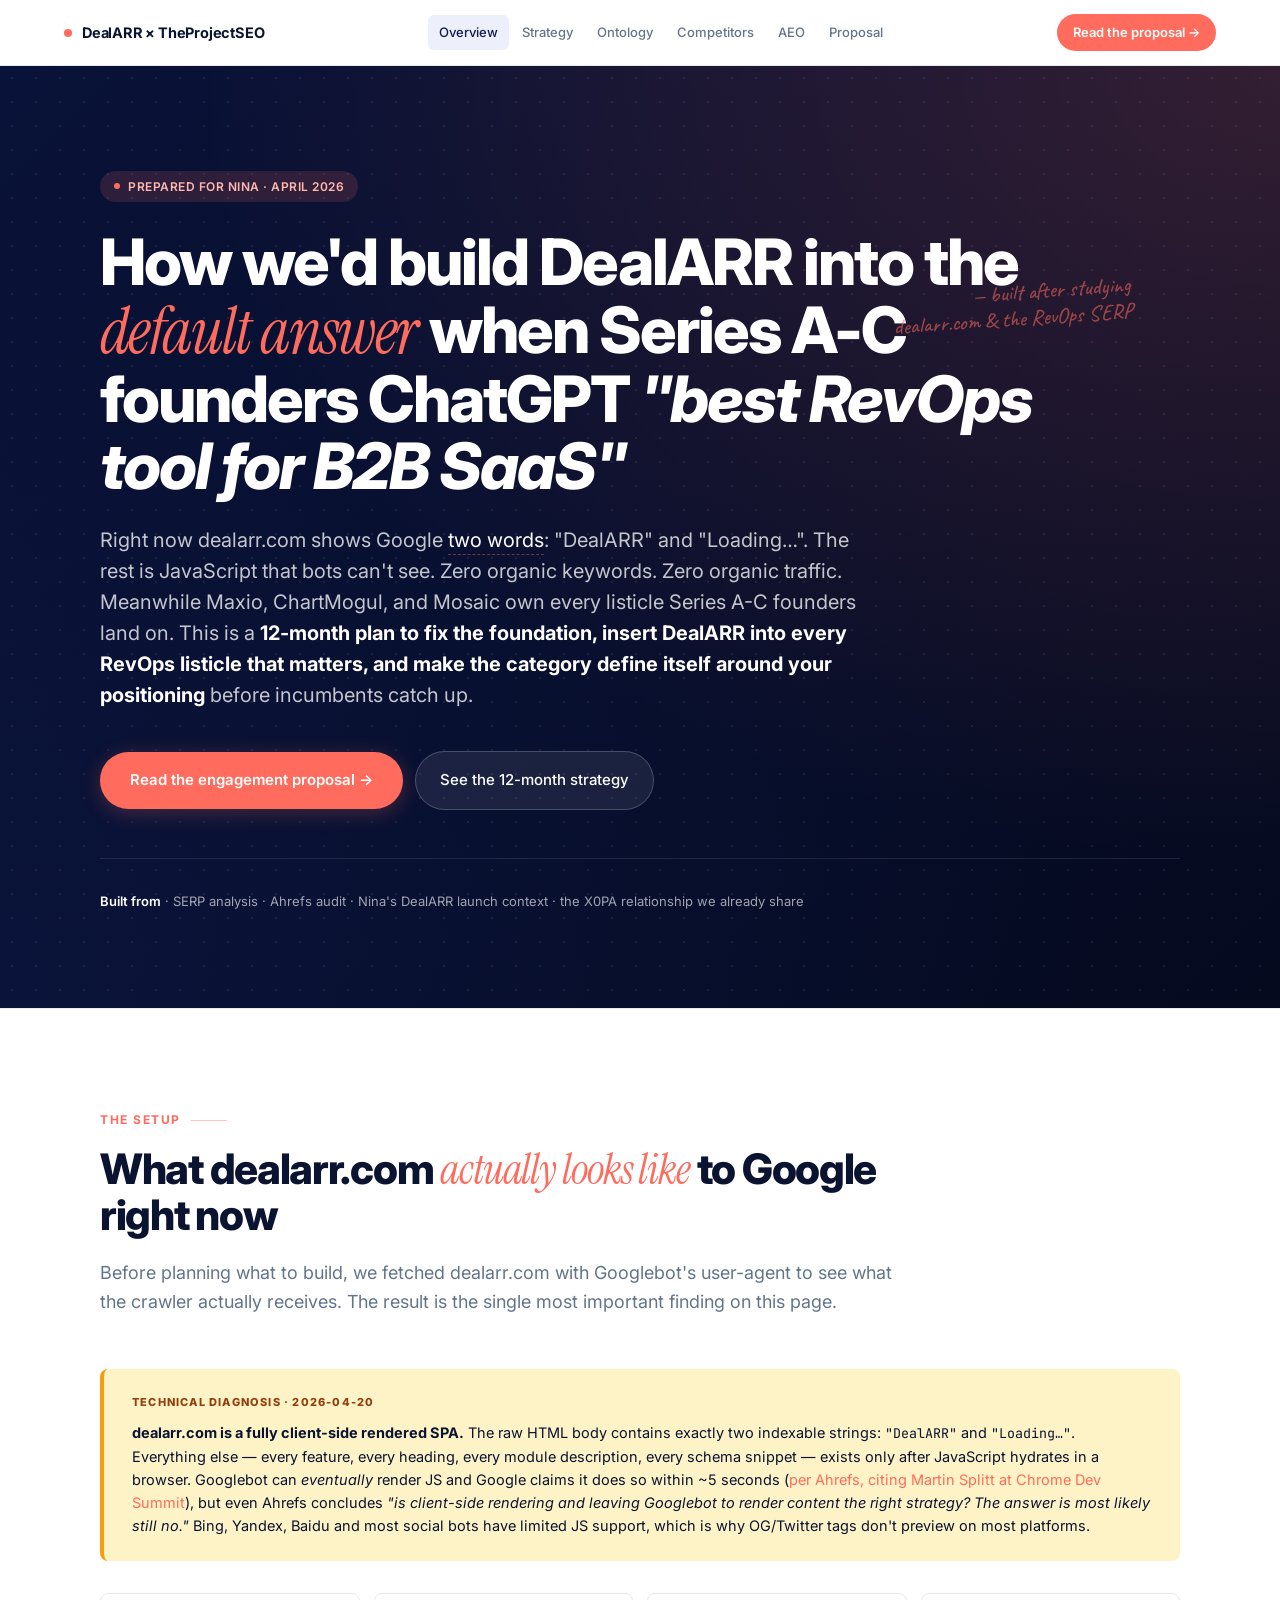
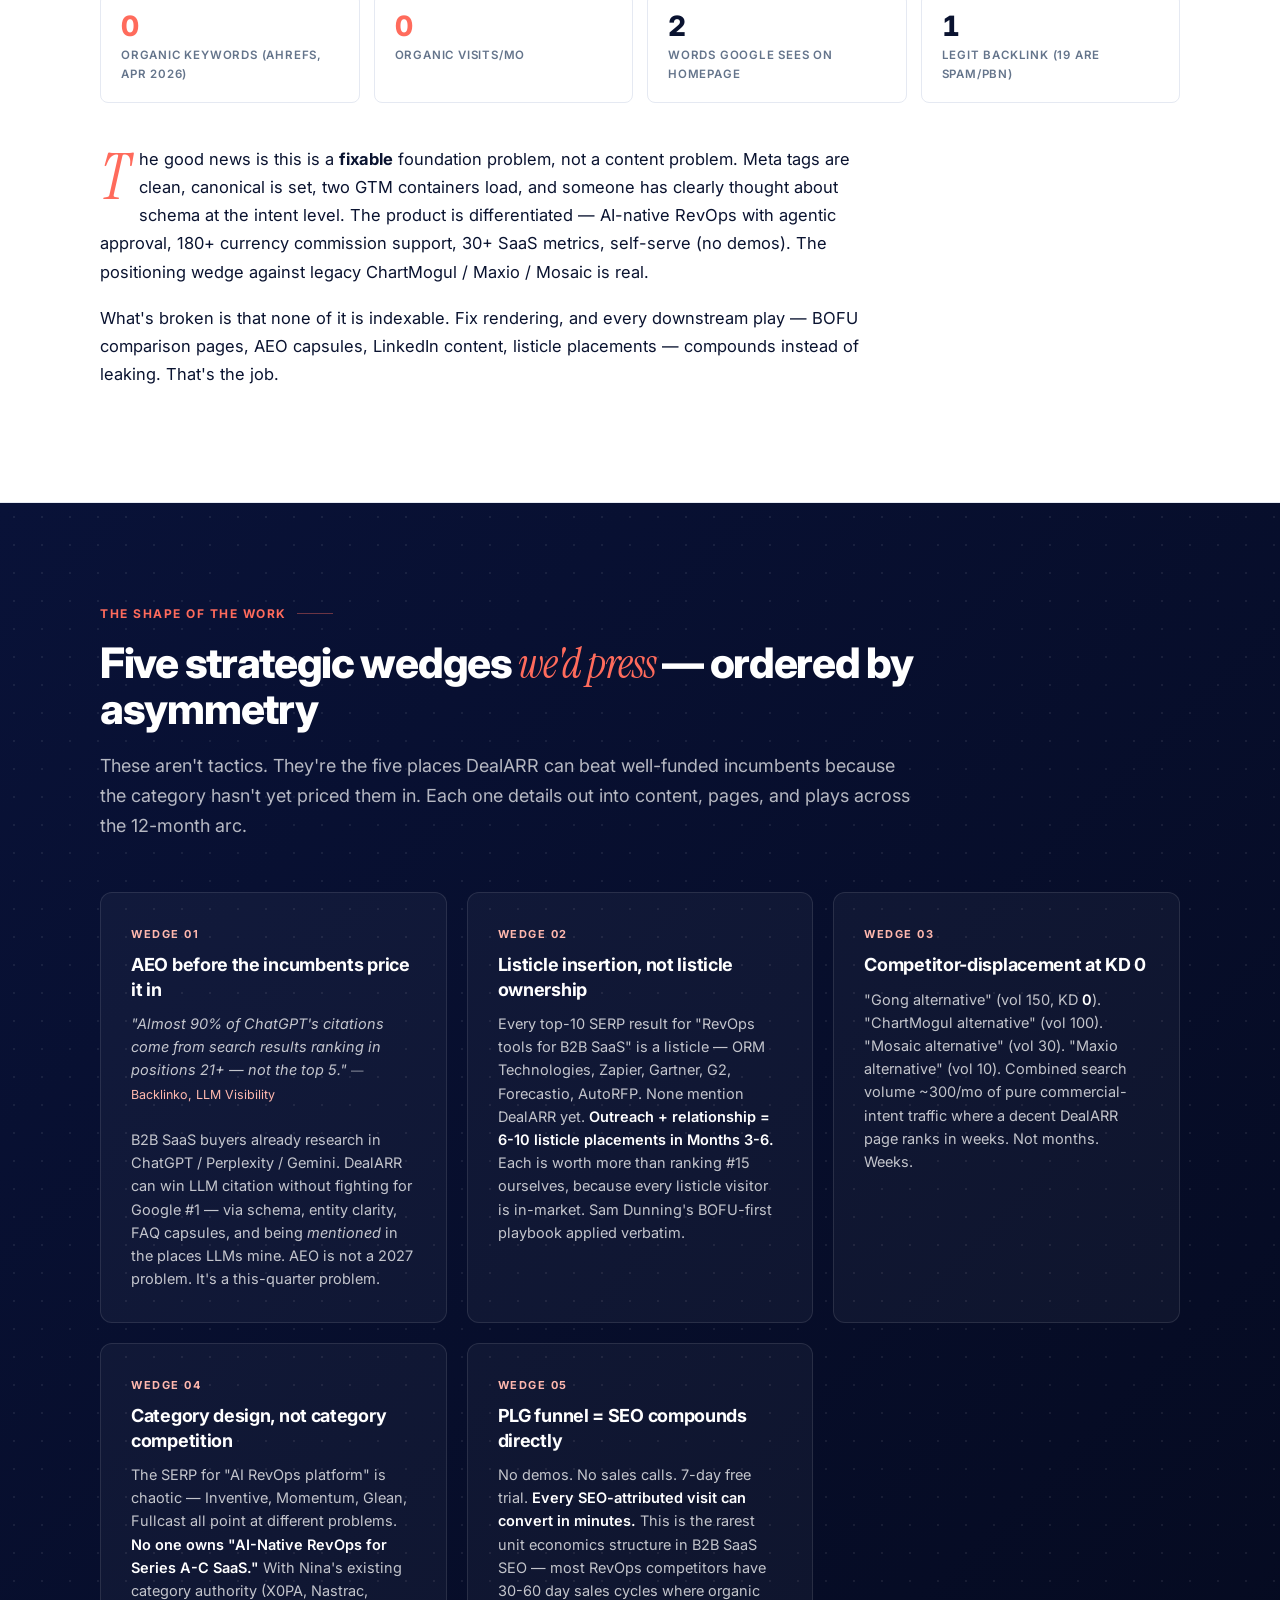
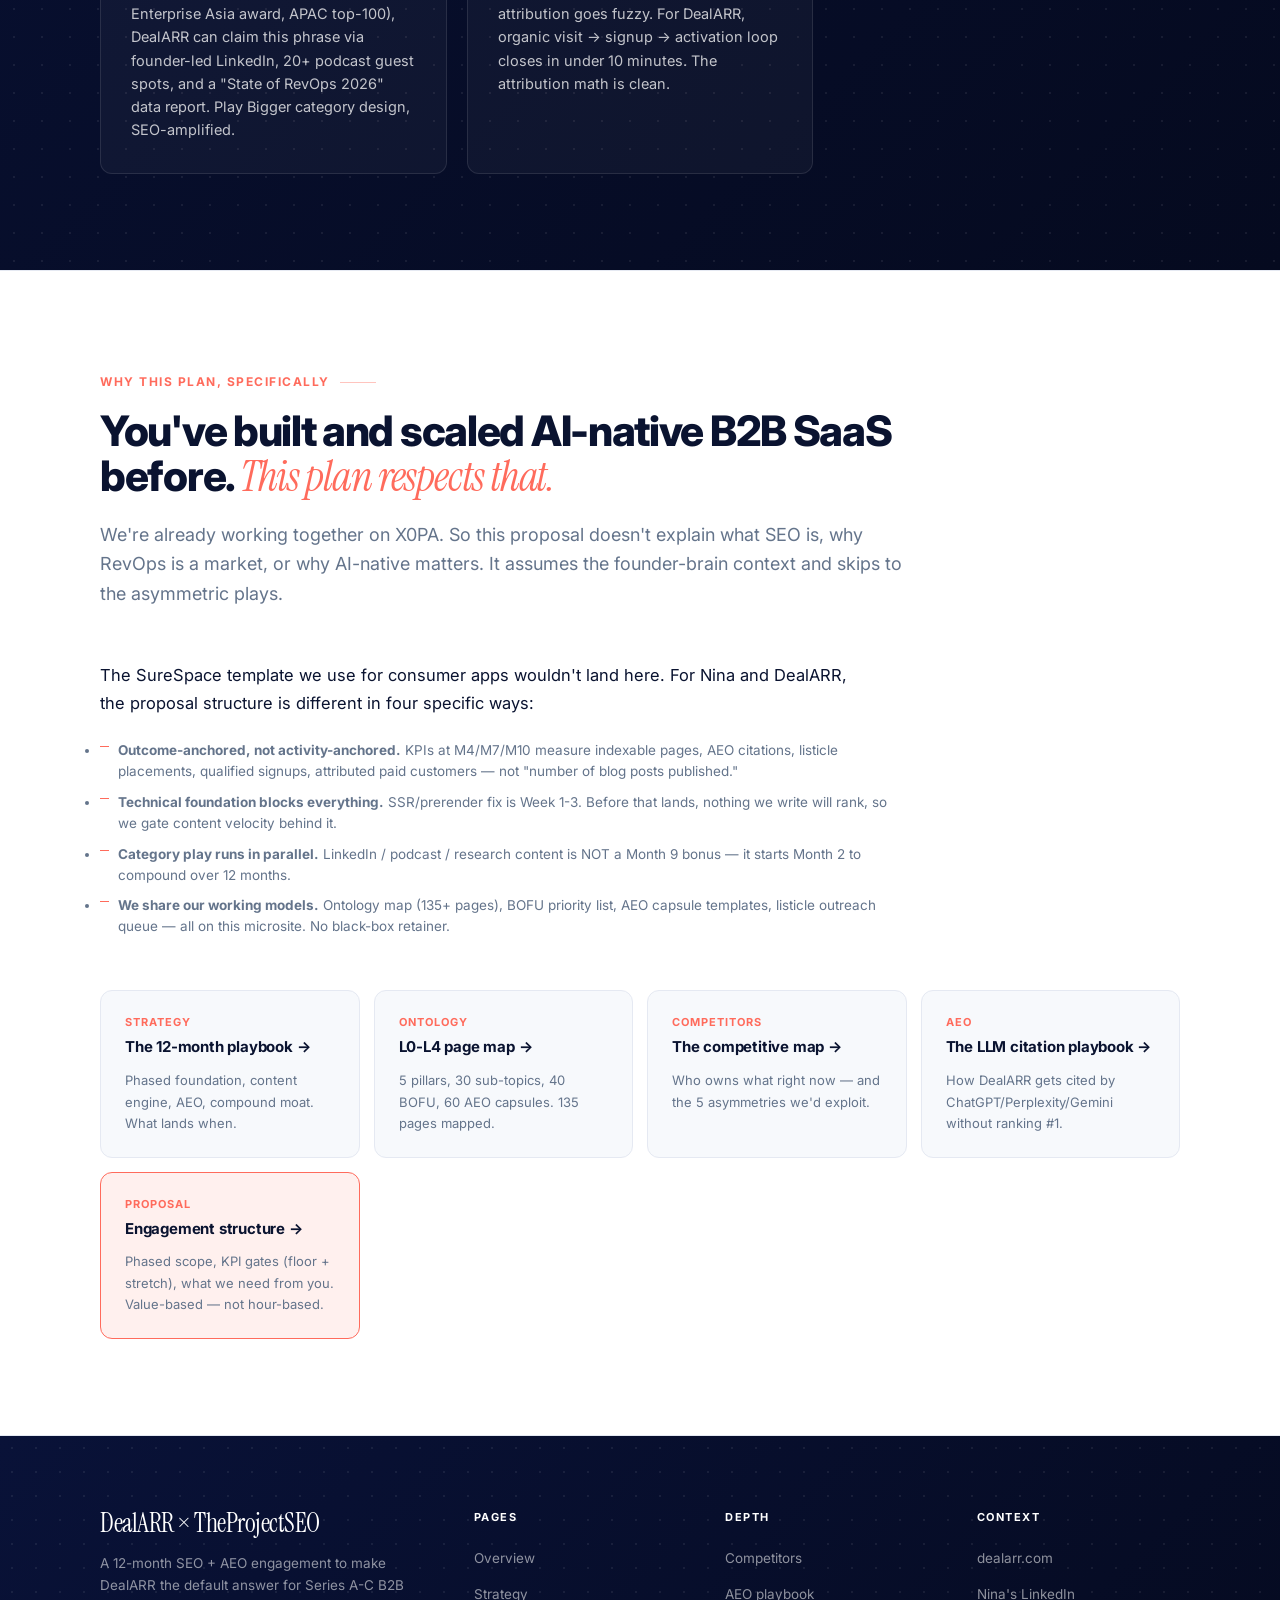
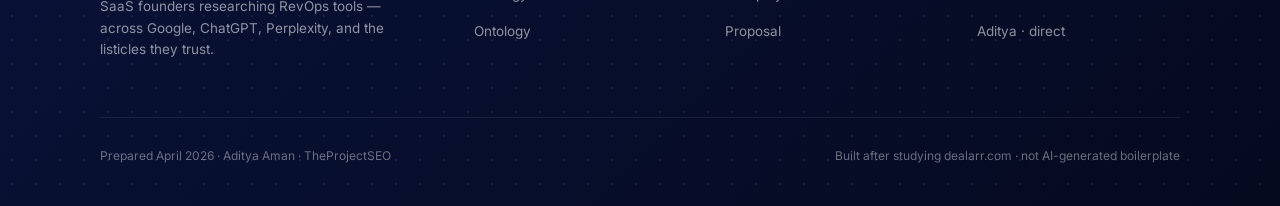
==== index.html @ 221fab03 "Build DealARR microsite — 6 pages, SERP + KB grounded Pages: - index.html: overview, tech diagnosis " ====
<!DOCTYPE html>
<html lang="en">
<head>
<meta charset="UTF-8">
<meta name="viewport" content="width=device-width,initial-scale=1">
<title>DealARR × TheProjectSEO — 12-month SEO + AEO engagement</title>
<meta name="description" content="How we'd build DealARR into the default answer for 'best RevOps tool for B2B SaaS' — across Google, ChatGPT, Perplexity, and the listicles Series A-C founders actually read.">
<link rel="canonical" href="https://theprojectseo.github.io/deal-arr/">
<meta property="og:title" content="DealARR × TheProjectSEO — SEO + AEO engagement">
<meta property="og:description" content="12-month plan to make DealARR the default answer Series A-C SaaS founders find when they research RevOps tools — across Google + LLMs.">
<meta property="og:type" content="website">
<meta property="og:url" content="https://theprojectseo.github.io/deal-arr/">
<meta name="robots" content="index,follow">
<link rel="preconnect" href="https://fonts.googleapis.com">
<link rel="preconnect" href="https://fonts.gstatic.com" crossorigin>
<link href="https://fonts.googleapis.com/css2?family=Inter:wght@400;500;600;700;800&family=Instrument+Serif:ital@0;1&family=Caveat:wght@400;500;600&family=JetBrains+Mono:wght@400;500&display=swap" rel="stylesheet">
<link rel="stylesheet" href="shared.css">
</head>
<body>
<div class="progress"><div class="progress-bar" id="progressBar"></div></div>
<nav class="nav">
  <div class="nav-inner">
    <a href="index.html" class="nav-brand"><span class="nav-brand-dot"></span>DealARR × TheProjectSEO</a>
    <div class="nav-links">
      <a href="index.html" class="nav-link active">Overview</a>
      <a href="strategy.html" class="nav-link">Strategy</a>
      <a href="ontology.html" class="nav-link">Ontology</a>
      <a href="competitors.html" class="nav-link">Competitors</a>
      <a href="aeo.html" class="nav-link">AEO</a>
      <a href="proposal.html" class="nav-link">Proposal</a>
    </div>
    <a href="proposal.html" class="nav-cta">Read the proposal →</a>
  </div>
</nav>

<section class="hero">
  <div class="hero-inner">
    <div class="hero-eyebrow">Prepared for Nina · April 2026</div>
    <div class="hero-signature">— built after studying<br>dealarr.com &amp; the RevOps SERP</div>
    <h1>How we'd build DealARR into the <span class="serif">default answer</span> when Series A-C founders ChatGPT <em style="font-style:italic">"best RevOps tool for B2B SaaS"</em></h1>
    <p class="hero-sub">Right now dealarr.com shows Google <em>two words</em>: "DealARR" and "Loading…". The rest is JavaScript that bots can't see. Zero organic keywords. Zero organic traffic. Meanwhile Maxio, ChartMogul, and Mosaic own every listicle Series A-C founders land on. This is a <strong style="color:white">12-month plan to fix the foundation, insert DealARR into every RevOps listicle that matters, and make the category define itself around your positioning</strong> before incumbents catch up.</p>
    <div class="hero-cta-row">
      <a href="proposal.html" class="btn-primary">Read the engagement proposal →</a>
      <a href="strategy.html" class="btn-secondary">See the 12-month strategy</a>
    </div>
    <div class="hero-meta">
      <div><strong>Built from</strong> · SERP analysis · Ahrefs audit · Nina's DealARR launch context · the X0PA relationship we already share</div>
    </div>
  </div>
</section>

<section class="section section-alt">
  <div class="section-inner">
    <div class="section-header">
      <div class="section-eyebrow">The setup</div>
      <h2>What dealarr.com <span class="serif">actually looks like</span> to Google right now</h2>
      <p class="section-lede">Before planning what to build, we fetched dealarr.com with Googlebot's user-agent to see what the crawler actually receives. The result is the single most important finding on this page.</p>
    </div>

    <div class="callout callout-warn">
      <div class="callout-eyebrow">Technical diagnosis · 2026-04-20</div>
      <p><strong>dealarr.com is a fully client-side rendered SPA.</strong> The raw HTML body contains exactly two indexable strings: <code>"DealARR"</code> and <code>"Loading…"</code>. Everything else — every feature, every heading, every module description, every schema snippet — exists only after JavaScript hydrates in a browser. Googlebot can <em>eventually</em> render JS and Google claims it does so within ~5 seconds (<a href="https://ahrefs.com/blog/react-seo/" target="_blank">per Ahrefs, citing Martin Splitt at Chrome Dev Summit</a>), but even Ahrefs concludes <em>"is client-side rendering and leaving Googlebot to render content the right strategy? The answer is most likely still no."</em> Bing, Yandex, Baidu and most social bots have limited JS support, which is why OG/Twitter tags don't preview on most platforms.</p>
    </div>

    <div class="stat-grid">
      <div class="stat-card"><div class="stat-num accent">0</div><div class="stat-label">organic keywords (Ahrefs, Apr 2026)</div></div>
      <div class="stat-card"><div class="stat-num accent">0</div><div class="stat-label">organic visits/mo</div></div>
      <div class="stat-card"><div class="stat-num">2</div><div class="stat-label">words Google sees on homepage</div></div>
      <div class="stat-card"><div class="stat-num">1</div><div class="stat-label">legit backlink (19 are spam/PBN)</div></div>
    </div>

    <div class="prose" style="margin-top:42px;max-width:800px">
      <p class="dropcap">The good news is this is a <strong>fixable</strong> foundation problem, not a content problem. Meta tags are clean, canonical is set, two GTM containers load, and someone has clearly thought about schema at the intent level. The product is differentiated — AI-native RevOps with agentic approval, 180+ currency commission support, 30+ SaaS metrics, self-serve (no demos). The positioning wedge against legacy ChartMogul / Maxio / Mosaic is real.</p>
      <p>What's broken is that none of it is indexable. Fix rendering, and every downstream play — BOFU comparison pages, AEO capsules, LinkedIn content, listicle placements — compounds instead of leaking. That's the job.</p>
    </div>
  </div>
</section>

<section class="section section-dark">
  <div class="section-inner">
    <div class="section-header">
      <div class="section-eyebrow">The shape of the work</div>
      <h2>Five strategic wedges <span class="serif">we'd press</span> — ordered by asymmetry</h2>
      <p class="section-lede">These aren't tactics. They're the five places DealARR can beat well-funded incumbents because the category hasn't yet priced them in. Each one details out into content, pages, and plays across the 12-month arc.</p>
    </div>

    <div class="observations">
      <div class="obs-card" style="background:rgba(255,255,255,.04);border-color:rgba(255,255,255,.1)">
        <div class="obs-num" style="color:#FFB8AE">Wedge 01</div>
        <h3 class="obs-title" style="color:white">AEO before the incumbents price it in</h3>
        <p class="obs-body" style="color:rgba(255,255,255,.75)"><em>"Almost 90% of ChatGPT's citations come from search results ranking in positions 21+ — not the top 5."</em> <span style="color:rgba(255,255,255,.5);font-size:12.5px">— <a href="https://backlinko.com/llm-visibility" target="_blank" style="color:#FFB8AE">Backlinko, LLM Visibility</a></span><br><br>B2B SaaS buyers already research in ChatGPT / Perplexity / Gemini. DealARR can win LLM citation without fighting for Google #1 — via schema, entity clarity, FAQ capsules, and being <em>mentioned</em> in the places LLMs mine. AEO is not a 2027 problem. It's a this-quarter problem.</p>
      </div>

      <div class="obs-card" style="background:rgba(255,255,255,.04);border-color:rgba(255,255,255,.1)">
        <div class="obs-num" style="color:#FFB8AE">Wedge 02</div>
        <h3 class="obs-title" style="color:white">Listicle insertion, not listicle ownership</h3>
        <p class="obs-body" style="color:rgba(255,255,255,.75)">Every top-10 SERP result for "RevOps tools for B2B SaaS" is a listicle — ORM Technologies, Zapier, Gartner, G2, Forecastio, AutoRFP. None mention DealARR yet. <strong style="color:white">Outreach + relationship = 6-10 listicle placements in Months 3-6.</strong> Each is worth more than ranking #15 ourselves, because every listicle visitor is in-market. Sam Dunning's BOFU-first playbook applied verbatim.</p>
      </div>

      <div class="obs-card" style="background:rgba(255,255,255,.04);border-color:rgba(255,255,255,.1)">
        <div class="obs-num" style="color:#FFB8AE">Wedge 03</div>
        <h3 class="obs-title" style="color:white">Competitor-displacement at KD 0</h3>
        <p class="obs-body" style="color:rgba(255,255,255,.75)">"Gong alternative" (vol 150, KD <strong style="color:white">0</strong>). "ChartMogul alternative" (vol 100). "Mosaic alternative" (vol 30). "Maxio alternative" (vol 10). Combined search volume ~300/mo of pure commercial-intent traffic where a decent DealARR page ranks in weeks. Not months. Weeks.</p>
      </div>

      <div class="obs-card" style="background:rgba(255,255,255,.04);border-color:rgba(255,255,255,.1)">
        <div class="obs-num" style="color:#FFB8AE">Wedge 04</div>
        <h3 class="obs-title" style="color:white">Category design, not category competition</h3>
        <p class="obs-body" style="color:rgba(255,255,255,.75)">The SERP for "AI RevOps platform" is chaotic — Inventive, Momentum, Glean, Fullcast all point at different problems. <strong style="color:white">No one owns "AI-Native RevOps for Series A-C SaaS."</strong> With Nina's existing category authority (X0PA, Nastrac, Enterprise Asia award, APAC top-100), DealARR can claim this phrase via founder-led LinkedIn, 20+ podcast guest spots, and a "State of RevOps 2026" data report. Play Bigger category design, SEO-amplified.</p>
      </div>

      <div class="obs-card" style="background:rgba(255,255,255,.04);border-color:rgba(255,255,255,.1)">
        <div class="obs-num" style="color:#FFB8AE">Wedge 05</div>
        <h3 class="obs-title" style="color:white">PLG funnel = SEO compounds directly</h3>
        <p class="obs-body" style="color:rgba(255,255,255,.75)">No demos. No sales calls. 7-day free trial. <strong style="color:white">Every SEO-attributed visit can convert in minutes.</strong> This is the rarest unit economics structure in B2B SaaS SEO — most RevOps competitors have 30-60 day sales cycles where organic attribution goes fuzzy. For DealARR, organic visit → signup → activation loop closes in under 10 minutes. The attribution math is clean.</p>
      </div>
    </div>
  </div>
</section>

<section class="section section-alt">
  <div class="section-inner">
    <div class="section-header">
      <div class="section-eyebrow">Why this plan, specifically</div>
      <h2>You've built and scaled AI-native B2B SaaS before. <span class="serif">This plan respects that.</span></h2>
      <p class="section-lede">We're already working together on X0PA. So this proposal doesn't explain what SEO is, why RevOps is a market, or why AI-native matters. It assumes the founder-brain context and skips to the asymmetric plays.</p>
    </div>

    <div class="prose" style="max-width:800px">
      <p>The SureSpace template we use for consumer apps wouldn't land here. For Nina and DealARR, the proposal structure is different in four specific ways:</p>
      <ul class="scope-list" style="margin-top:18px;font-size:15px">
        <li><strong>Outcome-anchored, not activity-anchored.</strong> KPIs at M4/M7/M10 measure indexable pages, AEO citations, listicle placements, qualified signups, attributed paid customers — not "number of blog posts published."</li>
        <li><strong>Technical foundation blocks everything.</strong> SSR/prerender fix is Week 1-3. Before that lands, nothing we write will rank, so we gate content velocity behind it.</li>
        <li><strong>Category play runs in parallel.</strong> LinkedIn / podcast / research content is NOT a Month 9 bonus — it starts Month 2 to compound over 12 months.</li>
        <li><strong>We share our working models.</strong> Ontology map (135+ pages), BOFU priority list, AEO capsule templates, listicle outreach queue — all on this microsite. No black-box retainer.</li>
      </ul>
    </div>

    <div style="margin-top:48px;display:grid;grid-template-columns:repeat(auto-fit,minmax(240px,1fr));gap:14px">
      <a href="strategy.html" class="scope-card" style="text-decoration:none">
        <div class="scope-num">Strategy</div>
        <h4>The 12-month playbook →</h4>
        <p style="font-size:13px;color:var(--ink-light);margin-top:8px">Phased foundation, content engine, AEO, compound moat. What lands when.</p>
      </a>
      <a href="ontology.html" class="scope-card" style="text-decoration:none">
        <div class="scope-num">Ontology</div>
        <h4>L0-L4 page map →</h4>
        <p style="font-size:13px;color:var(--ink-light);margin-top:8px">5 pillars, 30 sub-topics, 40 BOFU, 60 AEO capsules. 135 pages mapped.</p>
      </a>
      <a href="competitors.html" class="scope-card" style="text-decoration:none">
        <div class="scope-num">Competitors</div>
        <h4>The competitive map →</h4>
        <p style="font-size:13px;color:var(--ink-light);margin-top:8px">Who owns what right now — and the 5 asymmetries we'd exploit.</p>
      </a>
      <a href="aeo.html" class="scope-card" style="text-decoration:none">
        <div class="scope-num">AEO</div>
        <h4>The LLM citation playbook →</h4>
        <p style="font-size:13px;color:var(--ink-light);margin-top:8px">How DealARR gets cited by ChatGPT/Perplexity/Gemini without ranking #1.</p>
      </a>
      <a href="proposal.html" class="scope-card" style="text-decoration:none;background:var(--accent-soft);border-color:var(--accent)">
        <div class="scope-num">Proposal</div>
        <h4>Engagement structure →</h4>
        <p style="font-size:13px;color:var(--ink-light);margin-top:8px">Phased scope, KPI gates (floor + stretch), what we need from you. Value-based — not hour-based.</p>
      </a>
    </div>
  </div>
</section>

<footer>
  <div class="footer-inner">
    <div class="footer-brand">
      <h4>DealARR × <span class="serif">TheProjectSEO</span></h4>
      <p>A 12-month SEO + AEO engagement to make DealARR the default answer for Series A-C B2B SaaS founders researching RevOps tools — across Google, ChatGPT, Perplexity, and the listicles they trust.</p>
    </div>
    <div class="footer-col">
      <h5>Pages</h5>
      <ul>
        <li><a href="index.html">Overview</a></li>
        <li><a href="strategy.html">Strategy</a></li>
        <li><a href="ontology.html">Ontology</a></li>
      </ul>
    </div>
    <div class="footer-col">
      <h5>Depth</h5>
      <ul>
        <li><a href="competitors.html">Competitors</a></li>
        <li><a href="aeo.html">AEO playbook</a></li>
        <li><a href="proposal.html">Proposal</a></li>
      </ul>
    </div>
    <div class="footer-col">
      <h5>Context</h5>
      <ul>
        <li><a href="https://dealarr.com" target="_blank">dealarr.com</a></li>
        <li><a href="https://www.linkedin.com/in/ninaalagsuri/" target="_blank">Nina's LinkedIn</a></li>
        <li><a href="mailto:aditya@theprojectseo.com">Aditya · direct</a></li>
      </ul>
    </div>
  </div>
  <div class="footer-bottom">
    <span>Prepared April 2026 · Aditya Aman · TheProjectSEO</span>
    <span>Built after studying dealarr.com · not AI-generated boilerplate</span>
  </div>
</footer>

<script>
window.addEventListener('scroll',()=>{
  const h=document.documentElement;
  const pct=(h.scrollTop/(h.scrollHeight-h.clientHeight))*100;
  document.getElementById('progressBar').style.width=pct+'%';
});
</script>
</body>
</html>
---- shared.css ----
:root{
  --brand:#0F1B4C;--brand-dark:#091238;--brand-darker:#050a1f;--brand-soft:#EDF0FA;
  --accent:#FF6B5C;--accent-dark:#E54A3A;--accent-soft:#FFF0EE;
  --ink:#0A1330;--ink-light:#64748b;--ink-lighter:#94a3b8;
  --bg:#F7F9FC;--bg-alt:#FFFFFF;--border:#E5E9F2;--border-soft:#EEF1F7;
  --success:#10B981;--radius:12px;--radius-sm:8px;--radius-lg:20px;
  --shadow-sm:0 1px 2px rgba(10,19,48,.04);--shadow:0 4px 12px rgba(10,19,48,.06);
  --shadow-lg:0 20px 40px rgba(10,19,48,.10);
  --dot-grid:radial-gradient(circle,rgba(255,255,255,.07) 1px,transparent 1px);
  --dot-grid-light:radial-gradient(circle,rgba(15,27,76,.06) 1px,transparent 1px);
}
*{box-sizing:border-box;margin:0;padding:0}
html{scroll-behavior:smooth;scroll-padding-top:80px}
body{font-family:'Inter',-apple-system,BlinkMacSystemFont,sans-serif;background:var(--bg);color:var(--ink);line-height:1.65;-webkit-font-smoothing:antialiased}
.serif{font-family:'Instrument Serif',Georgia,serif;font-weight:400}
.handwritten{font-family:'Caveat',cursive;font-weight:500}
a{color:var(--accent);text-decoration:none;transition:color .15s}
a:hover{text-decoration:underline}
code,pre,.mono{font-family:'JetBrains Mono',ui-monospace,monospace;font-size:.92em}

.progress{position:fixed;top:0;left:0;right:0;height:3px;z-index:60;background:transparent;pointer-events:none}
.progress-bar{height:100%;background:var(--accent);width:0%;transition:width .06s linear}

.nav{position:sticky;top:0;z-index:50;background:rgba(255,255,255,.92);backdrop-filter:saturate(180%) blur(12px);border-bottom:1px solid var(--border)}
.nav-inner{max-width:1200px;margin:0 auto;display:flex;align-items:center;justify-content:space-between;padding:14px 24px}
.nav-brand{display:flex;align-items:center;gap:10px;font-weight:700;color:var(--ink);font-size:14.5px;letter-spacing:-.2px}
.nav-brand-dot{width:8px;height:8px;border-radius:50%;background:var(--accent);animation:pulse 2.4s ease-in-out infinite}
@keyframes pulse{0%,100%{opacity:1}50%{opacity:.4}}
.nav-links{display:flex;gap:2px}
.nav-link{padding:7px 11px;font-size:13px;font-weight:500;color:var(--ink-light);border-radius:6px;transition:all .15s}
.nav-link:hover{background:var(--brand-soft);color:var(--brand);text-decoration:none}
.nav-link.active{background:var(--brand-soft);color:var(--brand)}
.nav-cta{padding:8px 16px;background:var(--accent);color:white;border-radius:100px;font-size:13px;font-weight:600;transition:all .2s}
.nav-cta:hover{background:var(--accent-dark);text-decoration:none;transform:translateY(-1px)}
@media (max-width:960px){.nav-links{display:none}}

.hero{background:var(--dot-grid) 0 0/24px 24px,radial-gradient(ellipse at top right,rgba(255,107,92,.18),transparent 60%),radial-gradient(ellipse at bottom left,rgba(15,27,76,.4),transparent 60%),linear-gradient(135deg,var(--brand-dark) 0%,var(--brand-darker) 100%);color:white;padding:104px 24px 96px;position:relative;overflow:hidden}
.hero-inner{max-width:1080px;margin:0 auto;position:relative}
.hero-eyebrow{display:inline-flex;align-items:center;gap:8px;padding:6px 14px;border-radius:100px;background:rgba(255,107,92,.15);color:#FFB8AE;font-size:12px;font-weight:600;letter-spacing:.5px;text-transform:uppercase;margin-bottom:26px}
.hero-eyebrow::before{content:'';width:6px;height:6px;border-radius:50%;background:var(--accent);animation:pulse 1.8s ease-in-out infinite}
.hero h1{font-size:clamp(36px,5.5vw,64px);font-weight:800;letter-spacing:-2px;line-height:1.05;margin-bottom:26px;max-width:980px}
.hero h1 .serif{font-weight:400;letter-spacing:-1.6px;color:var(--accent);font-style:italic;display:inline-block}
.hero-sub{font-size:clamp(16px,1.7vw,20px);color:rgba(255,255,255,.76);max-width:760px;line-height:1.55;margin-bottom:40px}
.hero-sub em{color:white;font-style:normal;border-bottom:1px dashed rgba(255,107,92,.4);padding-bottom:2px}
.hero-cta-row{display:flex;gap:12px;flex-wrap:wrap;align-items:center;margin-bottom:48px}
.btn-primary{display:inline-flex;align-items:center;gap:10px;padding:16px 30px;background:var(--accent);color:white;border-radius:100px;font-size:15px;font-weight:600;border:none;cursor:pointer;transition:all .2s;box-shadow:0 4px 20px rgba(255,107,92,.25)}
.btn-primary:hover{background:var(--accent-dark);transform:translateY(-2px);text-decoration:none;box-shadow:0 8px 30px rgba(255,107,92,.4)}
.btn-secondary{display:inline-flex;align-items:center;gap:10px;padding:16px 24px;background:rgba(255,255,255,.08);color:white;border:1px solid rgba(255,255,255,.2);border-radius:100px;font-size:15px;font-weight:500;transition:all .2s}
.btn-secondary:hover{background:rgba(255,255,255,.14);text-decoration:none;border-color:rgba(255,255,255,.3)}
.hero-meta{display:flex;flex-wrap:wrap;gap:28px;padding-top:32px;border-top:1px solid rgba(255,255,255,.1);font-size:13px;color:rgba(255,255,255,.62)}
.hero-meta strong{color:white;font-weight:600}
.hero-signature{position:absolute;top:110px;right:48px;font-family:'Caveat',cursive;font-weight:500;font-size:22px;color:rgba(255,107,92,.55);transform:rotate(-4deg);line-height:1.2;text-align:right}
@media (max-width:1100px){.hero-signature{display:none}}

.section{padding:96px 24px;position:relative}
.section-inner{max-width:1080px;margin:0 auto}
.section-alt{background:white;border-top:1px solid var(--border);border-bottom:1px solid var(--border)}
.section-dark{background:var(--brand-dark);color:rgba(255,255,255,.9);background-image:var(--dot-grid),linear-gradient(135deg,var(--brand-dark) 0%,var(--brand-darker) 100%);background-size:28px 28px,100% 100%}
.section-header{margin-bottom:52px;max-width:820px}
.section-eyebrow{font-size:12px;font-weight:700;letter-spacing:1.5px;text-transform:uppercase;color:var(--accent);margin-bottom:16px;display:inline-flex;align-items:center;gap:10px}
.section-eyebrow::after{content:'';height:1px;width:36px;background:var(--accent);opacity:.4}
.section h2{font-size:clamp(28px,3.4vw,42px);font-weight:800;letter-spacing:-1.3px;line-height:1.08;margin-bottom:20px;color:var(--ink)}
.section h2 .serif{font-weight:400;letter-spacing:-1.1px;color:var(--accent);font-style:italic}
.section-dark h2{color:white}
.section-dark .section-eyebrow{color:var(--accent)}
.section-lede{font-size:18px;color:var(--ink-light);line-height:1.65}
.section-lede strong{color:var(--ink);font-weight:600}
.section-dark .section-lede{color:rgba(255,255,255,.7)}
.section-dark .section-lede strong{color:white}
.prose p{font-size:16.5px;line-height:1.7;color:var(--ink);margin-bottom:18px;max-width:760px}
.prose p.muted{color:var(--ink-light)}
.prose p.dropcap::first-letter{font-family:'Instrument Serif',serif;font-size:62px;float:left;line-height:.85;padding:6px 10px 0 0;color:var(--accent);font-style:italic}

.observations{display:grid;grid-template-columns:repeat(auto-fit,minmax(300px,1fr));gap:20px}
.obs-card{background:white;border:1px solid var(--border);border-radius:var(--radius);padding:32px 30px;transition:all .25s;position:relative;overflow:hidden}
.obs-card::before{content:'';position:absolute;top:0;left:0;right:0;height:2px;background:var(--accent);opacity:0;transition:opacity .2s}
.obs-card:hover{border-color:rgba(255,107,92,.35);transform:translateY(-2px);box-shadow:var(--shadow-lg)}
.obs-card:hover::before{opacity:1}
.obs-num{font-size:11px;font-weight:700;color:var(--accent);letter-spacing:1.5px;text-transform:uppercase;margin-bottom:10px}
.obs-title{font-size:18px;font-weight:700;color:var(--ink);margin-bottom:10px;line-height:1.35;letter-spacing:-.3px}
.obs-body{font-size:14.5px;color:var(--ink-light);line-height:1.6}
.obs-body strong{color:var(--ink);font-weight:600}

.chart-container{background:white;border:1px solid var(--border);border-radius:var(--radius);padding:36px;margin:40px 0;box-shadow:var(--shadow-sm)}
.chart-title{font-size:19px;font-weight:700;color:var(--ink);margin-bottom:8px;letter-spacing:-.3px}
.chart-subtitle{font-size:13.5px;color:var(--ink-light);margin-bottom:22px}

.scope-grid{display:grid;grid-template-columns:repeat(2,1fr);gap:16px;margin-top:24px}
@media (max-width:880px){.scope-grid{grid-template-columns:1fr}}
.scope-card{background:var(--bg);border:1px solid var(--border);border-radius:var(--radius);padding:22px 24px;transition:all .2s}
.scope-card:hover{border-color:rgba(255,107,92,.25);background:white}
.scope-card h4{font-size:15px;font-weight:700;margin-bottom:10px;color:var(--ink);letter-spacing:-.2px}
.scope-card .scope-num{font-size:11px;font-weight:700;color:var(--accent);letter-spacing:1px;text-transform:uppercase;margin-bottom:4px}
.scope-card ul{list-style:none;padding:0;margin:0}
.scope-list li{padding:5px 0;padding-left:18px;position:relative;font-size:13.5px;color:var(--ink-light);line-height:1.55}
.scope-list li::before{content:'';position:absolute;left:0;top:11px;width:9px;height:1px;background:var(--accent)}

table{width:100%;border-collapse:collapse;margin:20px 0;font-size:13.5px}
table thead{background:var(--bg)}
table th{padding:11px 12px;text-align:left;font-weight:700;color:var(--ink);text-transform:uppercase;font-size:10.5px;letter-spacing:1px;border-bottom:1px solid var(--border);white-space:nowrap}
table td{padding:11px 12px;border-bottom:1px solid var(--border-soft);color:var(--ink);vertical-align:top}
table tr:last-child td{border-bottom:none}
table tr.milestone{background:var(--accent-soft);font-weight:600}

footer{background:var(--brand-darker);background-image:var(--dot-grid),linear-gradient(135deg,var(--brand-dark) 0%,var(--brand-darker) 100%);background-size:24px 24px,100% 100%;color:rgba(255,255,255,.7);padding:72px 24px 40px}
.footer-inner{max-width:1080px;margin:0 auto;display:grid;grid-template-columns:1.6fr 1fr 1fr 1fr;gap:48px}
@media (max-width:768px){.footer-inner{grid-template-columns:1fr 1fr;gap:32px}}
.footer-brand h4{font-family:'Instrument Serif',serif;font-weight:400;font-size:26px;color:white;margin-bottom:14px;letter-spacing:-.5px;line-height:1.2}
.footer-brand p{font-size:13.5px;line-height:1.6;max-width:320px;color:rgba(255,255,255,.55)}
.footer-col h5{font-size:11px;font-weight:700;color:white;text-transform:uppercase;letter-spacing:1.5px;margin-bottom:18px}
.footer-col ul{list-style:none;padding:0;margin:0}
.footer-col li{margin-bottom:10px}
.footer-col a{color:rgba(255,255,255,.55);font-size:13.5px;transition:color .15s}
.footer-col a:hover{color:var(--accent);text-decoration:none}
.footer-bottom{max-width:1080px;margin:56px auto 0;padding-top:28px;border-top:1px solid rgba(255,255,255,.08);display:flex;justify-content:space-between;align-items:center;flex-wrap:wrap;gap:16px;font-size:12px;color:rgba(255,255,255,.4)}

.callout{margin:32px 0;padding:24px 28px;background:var(--accent-soft);border-left:4px solid var(--accent);border-radius:var(--radius-sm)}
.callout-eyebrow{font-size:11px;font-weight:800;text-transform:uppercase;letter-spacing:1.2px;color:var(--accent-dark);margin-bottom:10px}
.callout p{margin:0;font-size:14.5px;line-height:1.6;color:var(--ink)}
.callout-warn{background:#FEF3C7;border-left-color:#F59E0B}
.callout-warn .callout-eyebrow{color:#92400E}

.pill{display:inline-flex;align-items:center;gap:6px;padding:4px 10px;border-radius:100px;background:var(--brand-soft);color:var(--brand);font-size:11.5px;font-weight:600;letter-spacing:.2px}
.pill-accent{background:var(--accent-soft);color:var(--accent-dark)}
.pill-success{background:#D1FAE5;color:#065F46}
.pill-warn{background:#FEF3C7;color:#92400E}

.stat-grid{display:grid;grid-template-columns:repeat(auto-fit,minmax(160px,1fr));gap:14px;margin-top:24px}
.stat-card{background:white;border:1px solid var(--border);border-radius:var(--radius-sm);padding:18px 20px}
.stat-num{font-size:28px;font-weight:800;letter-spacing:-.9px;color:var(--ink);line-height:1;font-variant-numeric:tabular-nums;margin-bottom:6px}
.stat-num.accent{color:var(--accent)}
.stat-label{font-size:11.5px;color:var(--ink-light);text-transform:uppercase;letter-spacing:.8px;font-weight:600}
.section-dark .stat-card{background:rgba(255,255,255,.05);border-color:rgba(255,255,255,.1)}
.section-dark .stat-num{color:white}
.section-dark .stat-label{color:rgba(255,255,255,.55)}
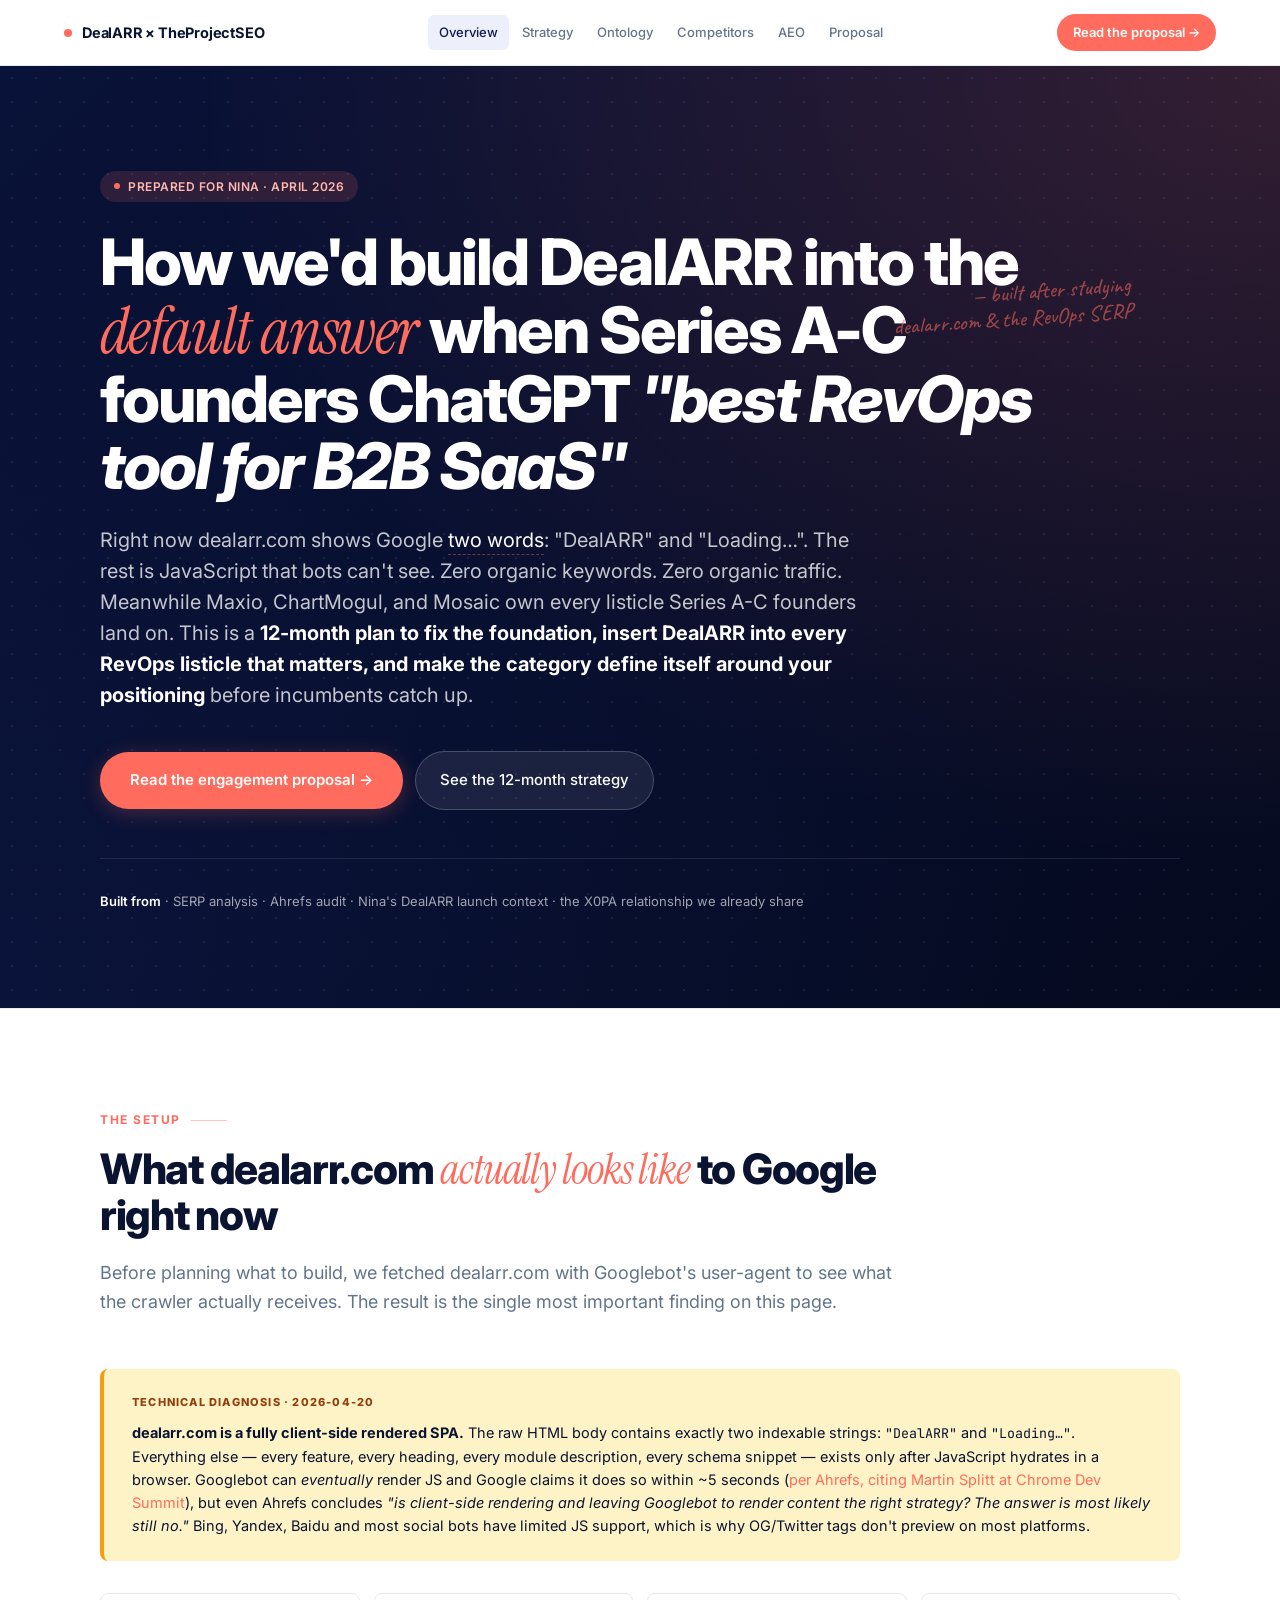
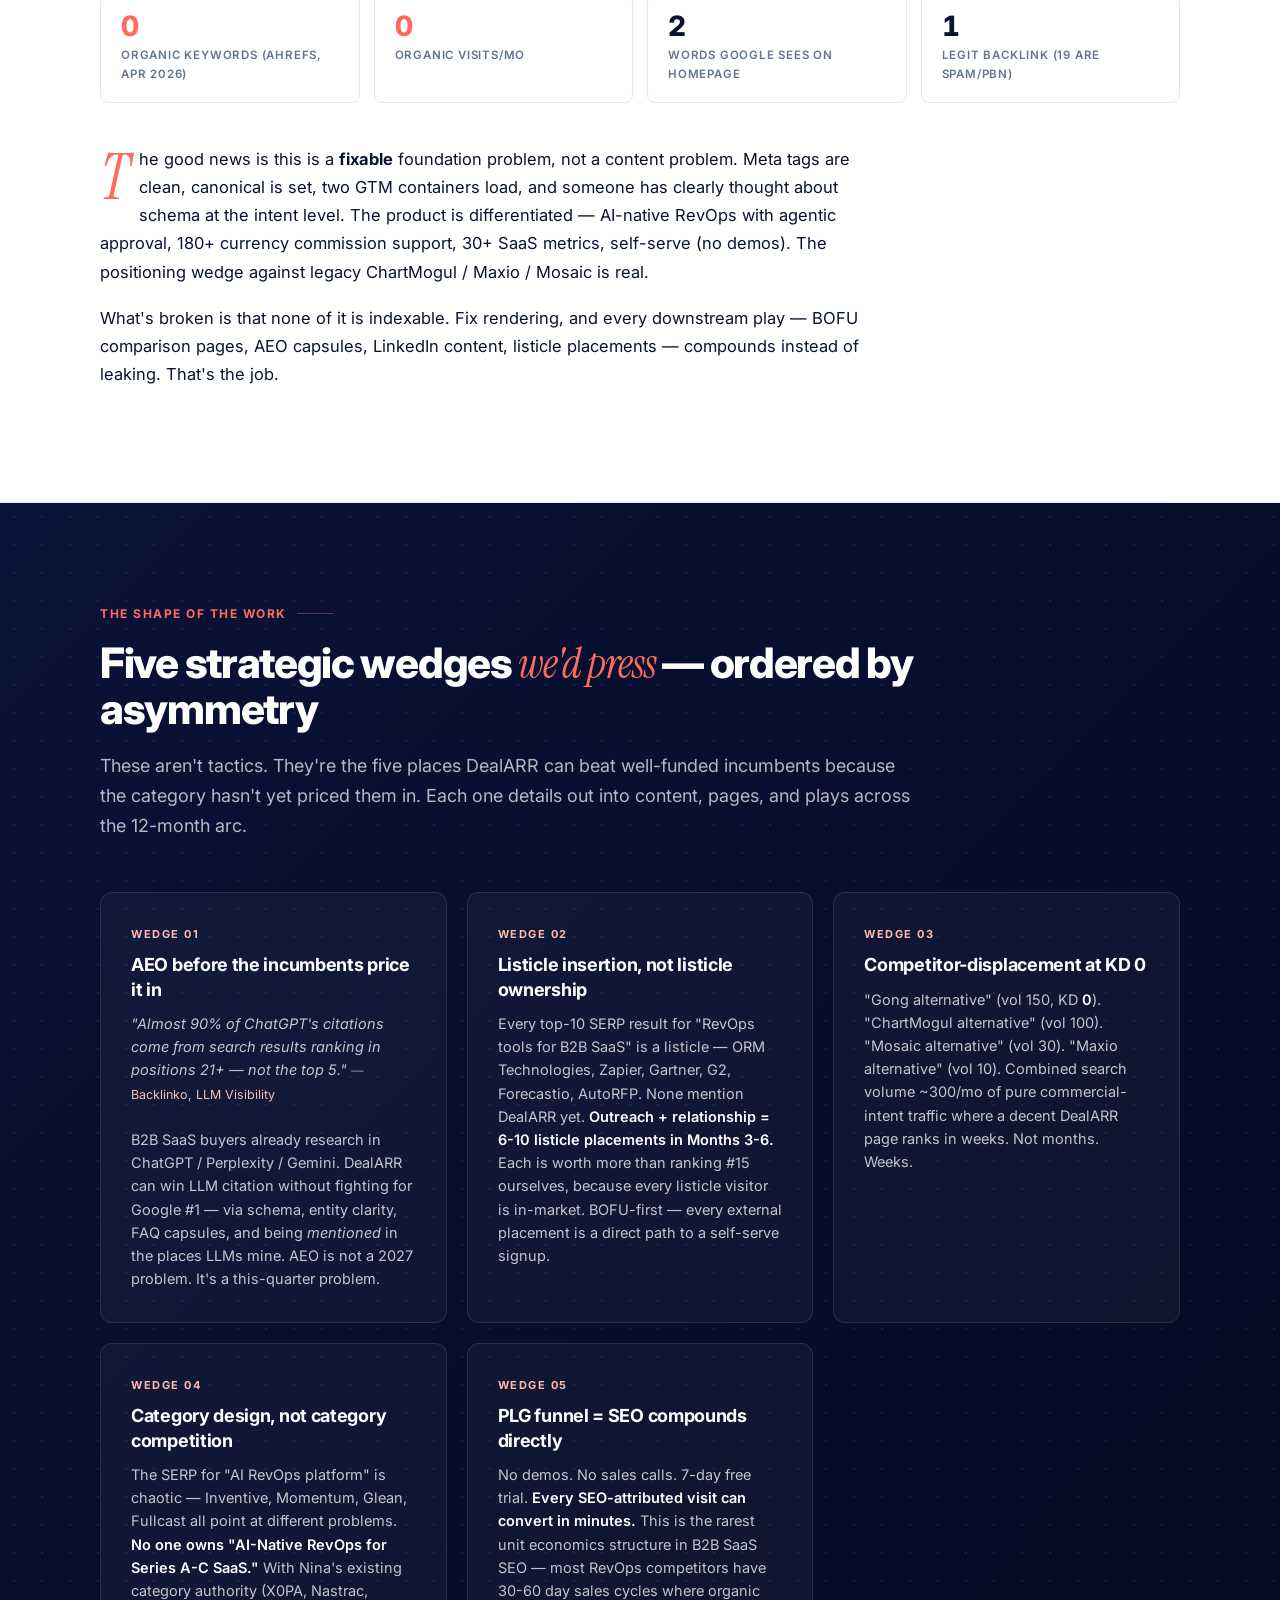
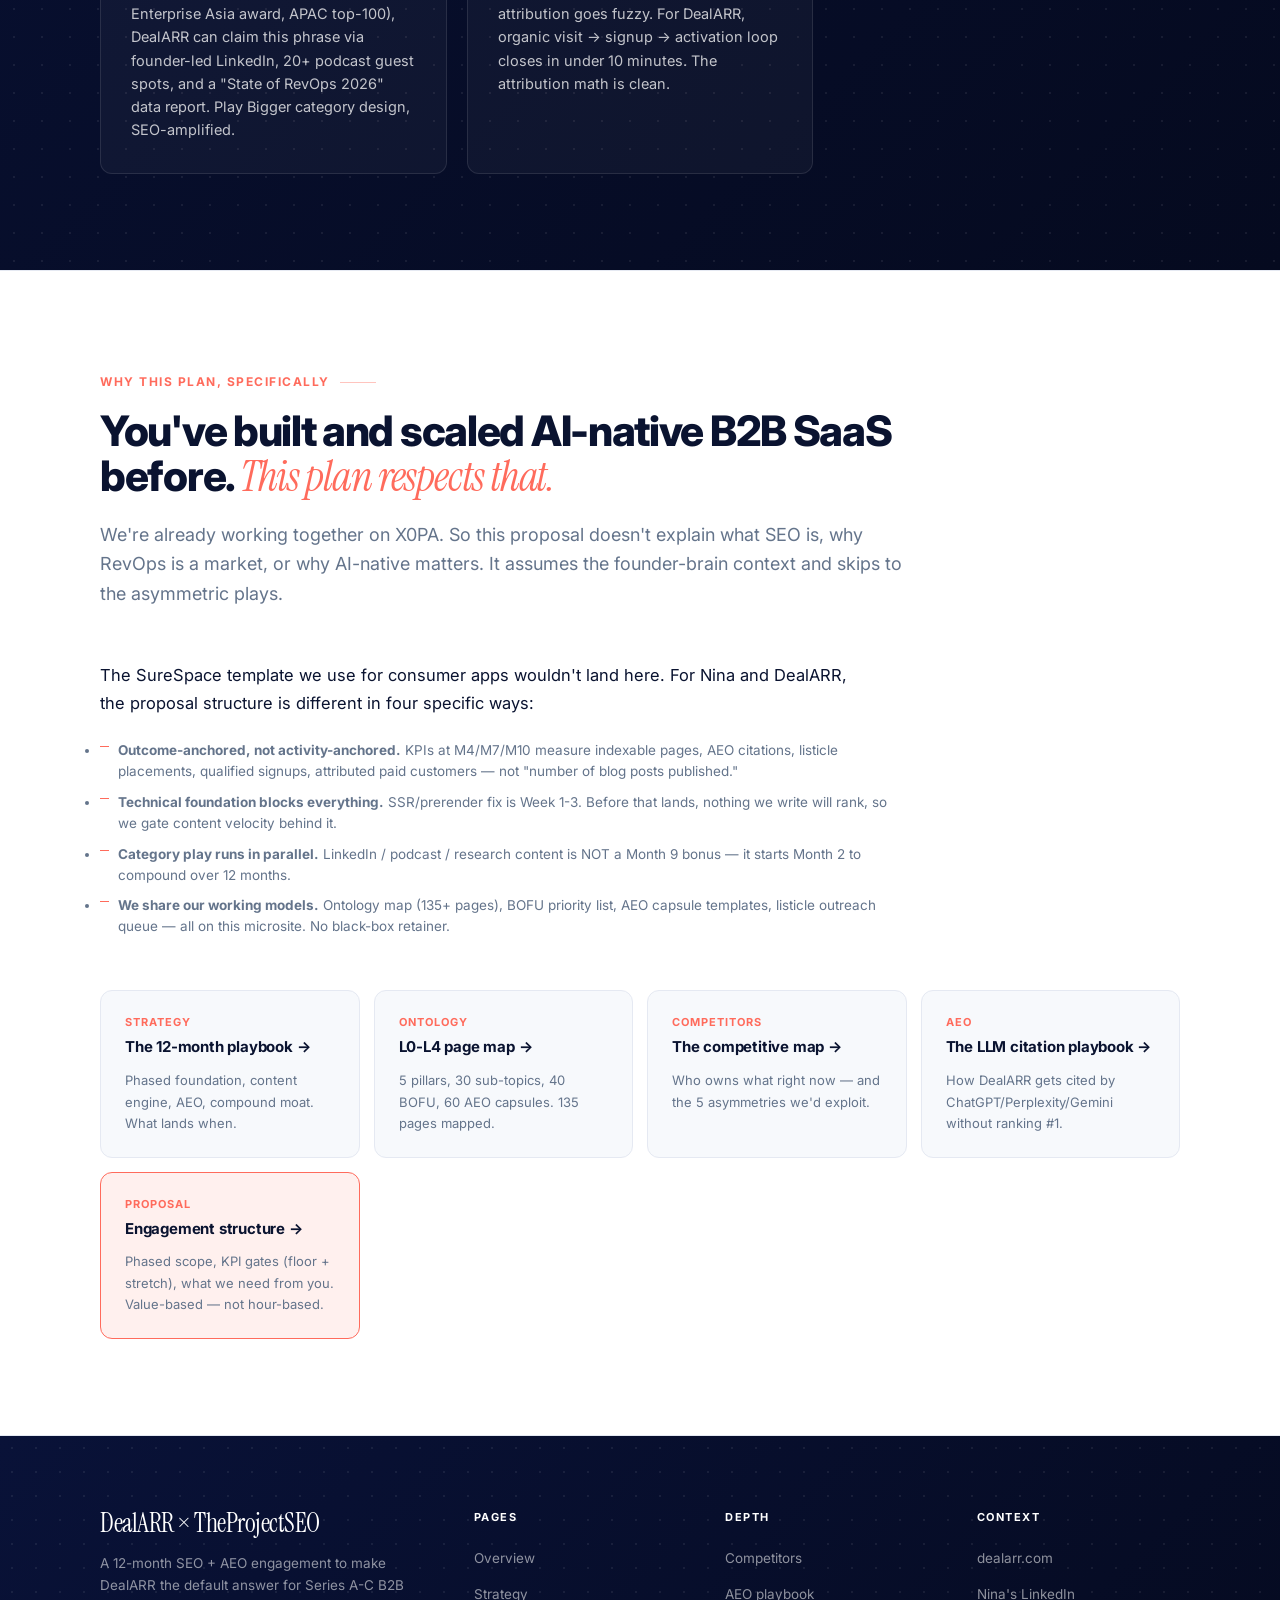
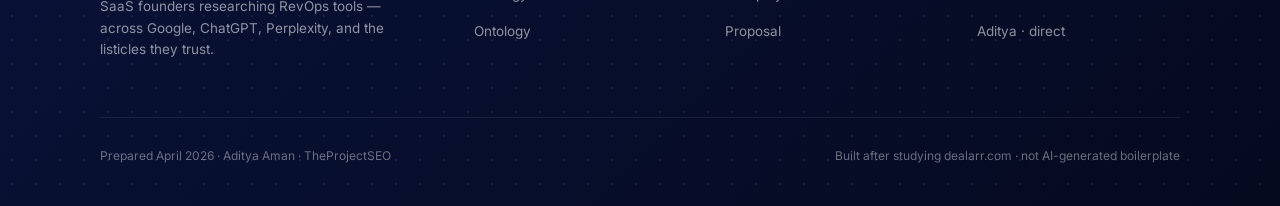
==== commit b5fafe82: "Add investment structure, 30-BOFU commitment, agentic capabilities Four changes per founder feedback" ====
--- a/index.html
+++ b/index.html
@@ -14,7 +14,7 @@
 <link rel="preconnect" href="https://fonts.googleapis.com">
 <link rel="preconnect" href="https://fonts.gstatic.com" crossorigin>
 <link href="https://fonts.googleapis.com/css2?family=Inter:wght@400;500;600;700;800&family=Instrument+Serif:ital@0;1&family=Caveat:wght@400;500;600&family=JetBrains+Mono:wght@400;500&display=swap" rel="stylesheet">
-<link rel="stylesheet" href="shared.css">
+<link rel="stylesheet" href="shared.css?v=2">
 </head>
 <body>
 <div class="progress"><div class="progress-bar" id="progressBar"></div></div>
@@ -94,7 +94,7 @@
       <div class="obs-card" style="background:rgba(255,255,255,.04);border-color:rgba(255,255,255,.1)">
         <div class="obs-num" style="color:#FFB8AE">Wedge 02</div>
         <h3 class="obs-title" style="color:white">Listicle insertion, not listicle ownership</h3>
-        <p class="obs-body" style="color:rgba(255,255,255,.75)">Every top-10 SERP result for "RevOps tools for B2B SaaS" is a listicle — ORM Technologies, Zapier, Gartner, G2, Forecastio, AutoRFP. None mention DealARR yet. <strong style="color:white">Outreach + relationship = 6-10 listicle placements in Months 3-6.</strong> Each is worth more than ranking #15 ourselves, because every listicle visitor is in-market. Sam Dunning's BOFU-first playbook applied verbatim.</p>
+        <p class="obs-body" style="color:rgba(255,255,255,.75)">Every top-10 SERP result for "RevOps tools for B2B SaaS" is a listicle — ORM Technologies, Zapier, Gartner, G2, Forecastio, AutoRFP. None mention DealARR yet. <strong style="color:white">Outreach + relationship = 6-10 listicle placements in Months 3-6.</strong> Each is worth more than ranking #15 ourselves, because every listicle visitor is in-market. BOFU-first — every external placement is a direct path to a self-serve signup.</p>
       </div>
 
       <div class="obs-card" style="background:rgba(255,255,255,.04);border-color:rgba(255,255,255,.1)">
--- a/shared.css
+++ b/shared.css
@@ -62,11 +62,18 @@
 .section h2{font-size:clamp(28px,3.4vw,42px);font-weight:800;letter-spacing:-1.3px;line-height:1.08;margin-bottom:20px;color:var(--ink)}
 .section h2 .serif{font-weight:400;letter-spacing:-1.1px;color:var(--accent);font-style:italic}
 .section-dark h2{color:white}
+.section-dark h3,.section-dark h4{color:white}
 .section-dark .section-eyebrow{color:var(--accent)}
 .section-lede{font-size:18px;color:var(--ink-light);line-height:1.65}
 .section-lede strong{color:var(--ink);font-weight:600}
 .section-dark .section-lede{color:rgba(255,255,255,.7)}
 .section-dark .section-lede strong{color:white}
+/* Safety-net defaults — bare p/li/strong inside dark sections get light text */
+.section-dark p{color:rgba(255,255,255,.82)}
+.section-dark p strong{color:white}
+.section-dark li{color:rgba(255,255,255,.82)}
+.section-dark .callout p{color:var(--ink)}
+.section-dark .callout p strong{color:var(--ink)}
 .prose p{font-size:16.5px;line-height:1.7;color:var(--ink);margin-bottom:18px;max-width:760px}
 .prose p.muted{color:var(--ink-light)}
 .prose p.dropcap::first-letter{font-family:'Instrument Serif',serif;font-size:62px;float:left;line-height:.85;padding:6px 10px 0 0;color:var(--accent);font-style:italic}
@@ -102,6 +109,17 @@
 table tr:last-child td{border-bottom:none}
 table tr.milestone{background:var(--accent-soft);font-weight:600}
 
+/* Dark-section table overrides — fixes invisible navy-on-navy text */
+.section-dark table{color:rgba(255,255,255,.88)}
+.section-dark table thead{background:rgba(255,255,255,.04)}
+.section-dark table th{color:white;border-bottom-color:rgba(255,255,255,.14)}
+.section-dark table td{color:rgba(255,255,255,.82);border-bottom-color:rgba(255,255,255,.08)}
+.section-dark table tr.milestone{background:rgba(255,107,92,.18)}
+.section-dark table tr.milestone td{color:white}
+.section-dark .chart-container{background:rgba(255,255,255,.04);border-color:rgba(255,255,255,.1)}
+.section-dark .chart-title{color:white}
+.section-dark .chart-subtitle{color:rgba(255,255,255,.6)}
+
 footer{background:var(--brand-darker);background-image:var(--dot-grid),linear-gradient(135deg,var(--brand-dark) 0%,var(--brand-darker) 100%);background-size:24px 24px,100% 100%;color:rgba(255,255,255,.7);padding:72px 24px 40px}
 .footer-inner{max-width:1080px;margin:0 auto;display:grid;grid-template-columns:1.6fr 1fr 1fr 1fr;gap:48px}
 @media (max-width:768px){.footer-inner{grid-template-columns:1fr 1fr;gap:32px}}
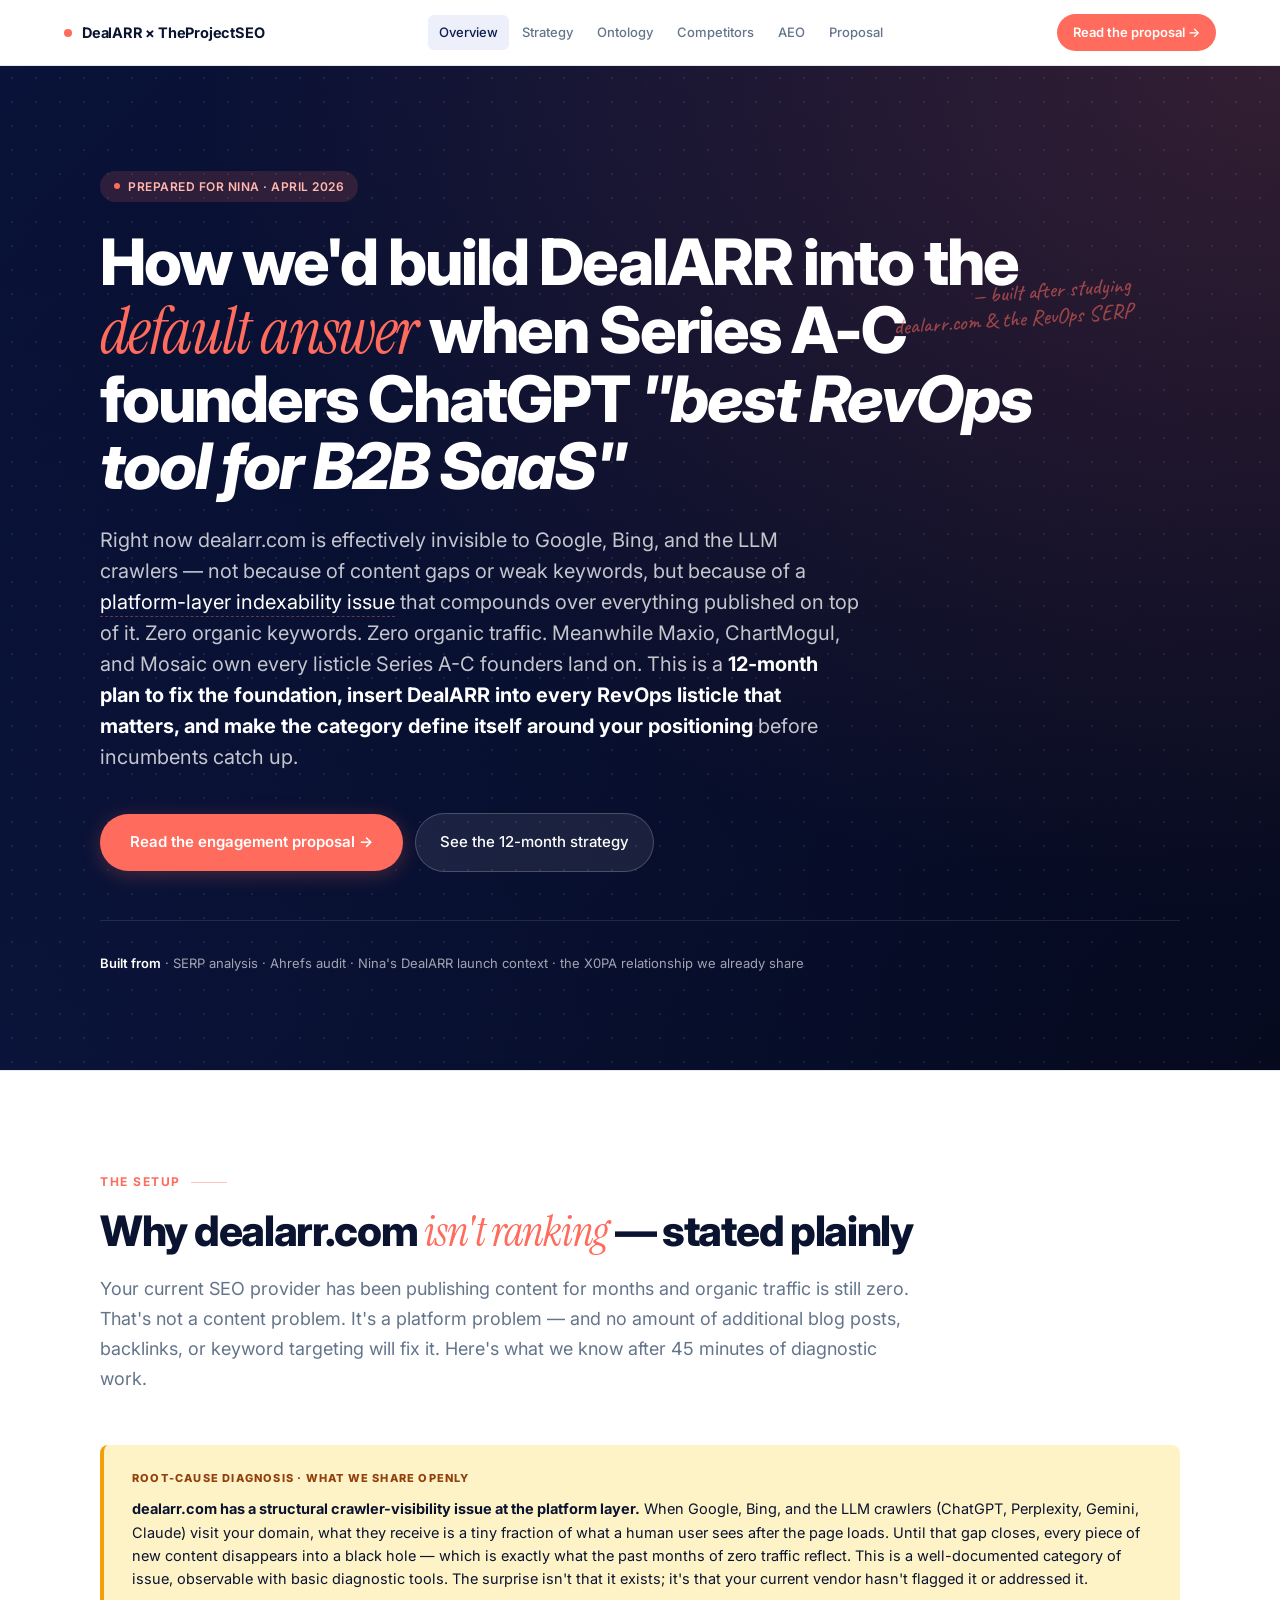
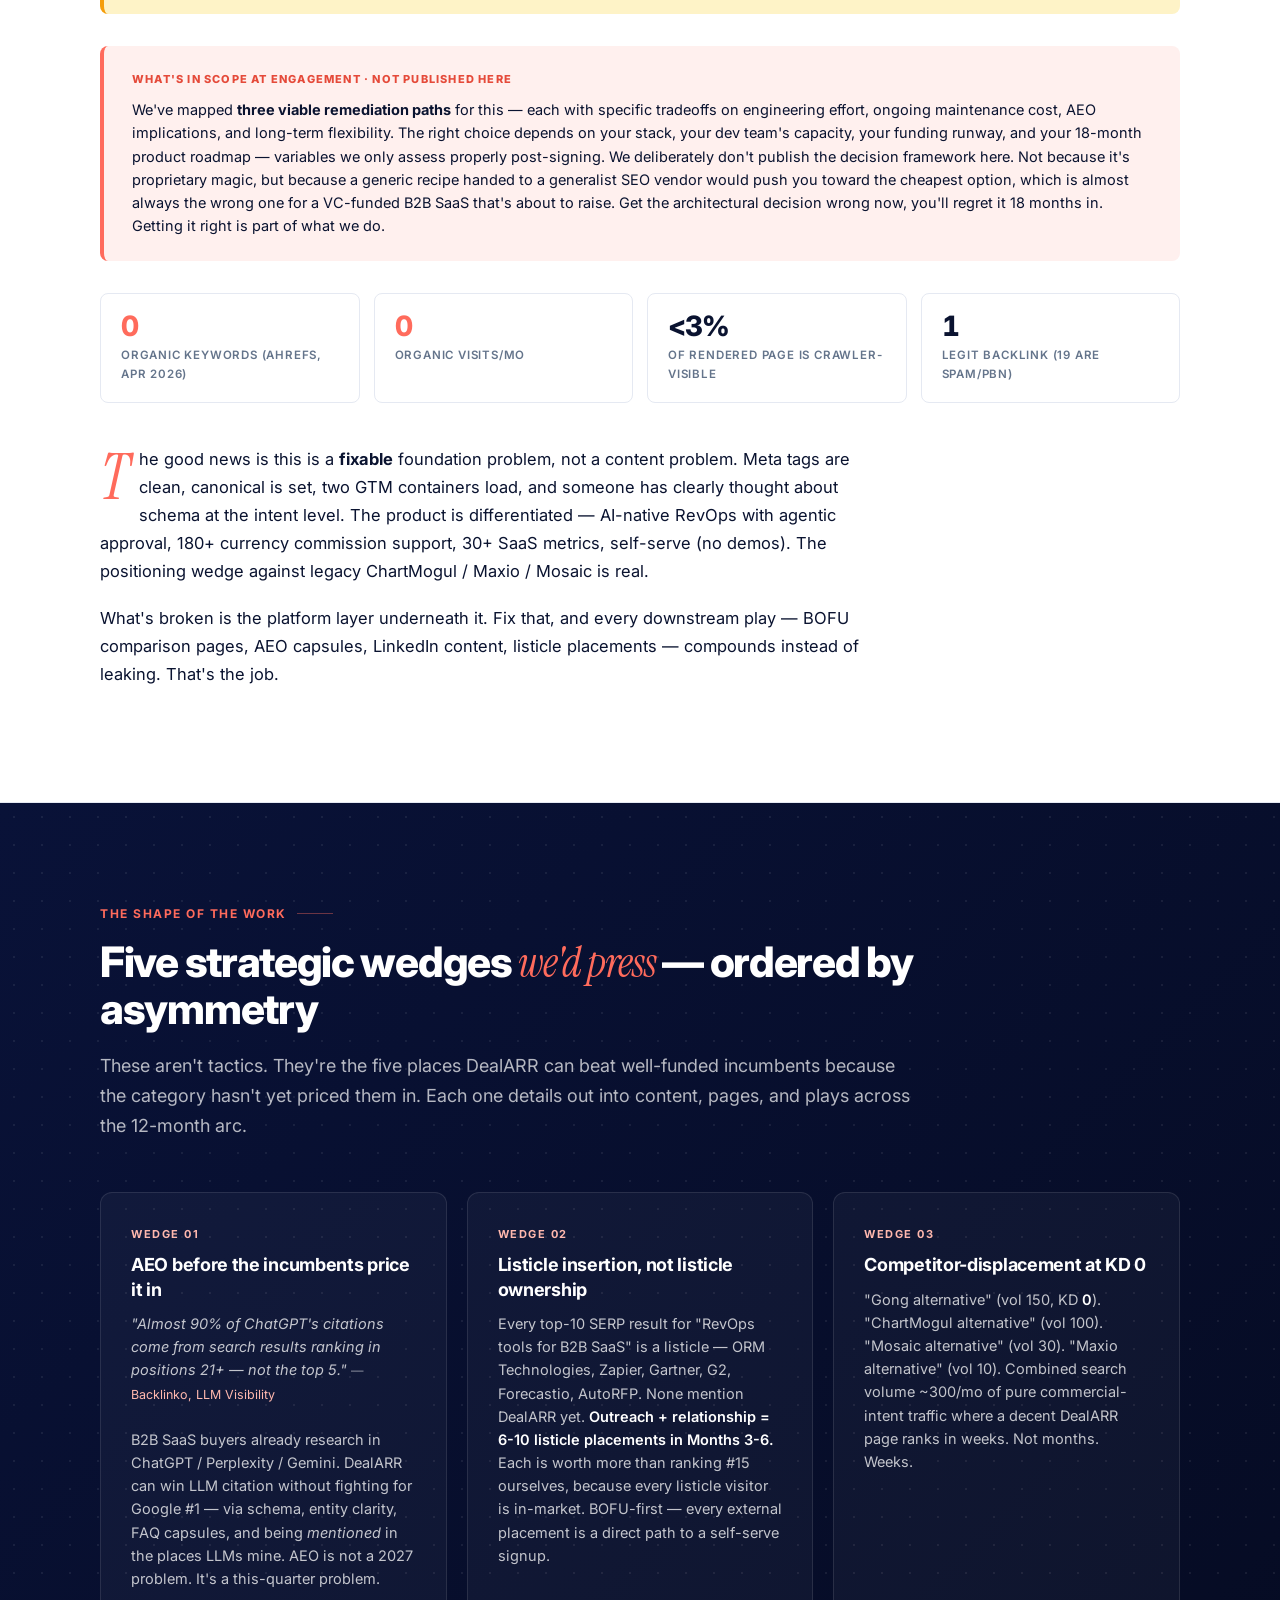
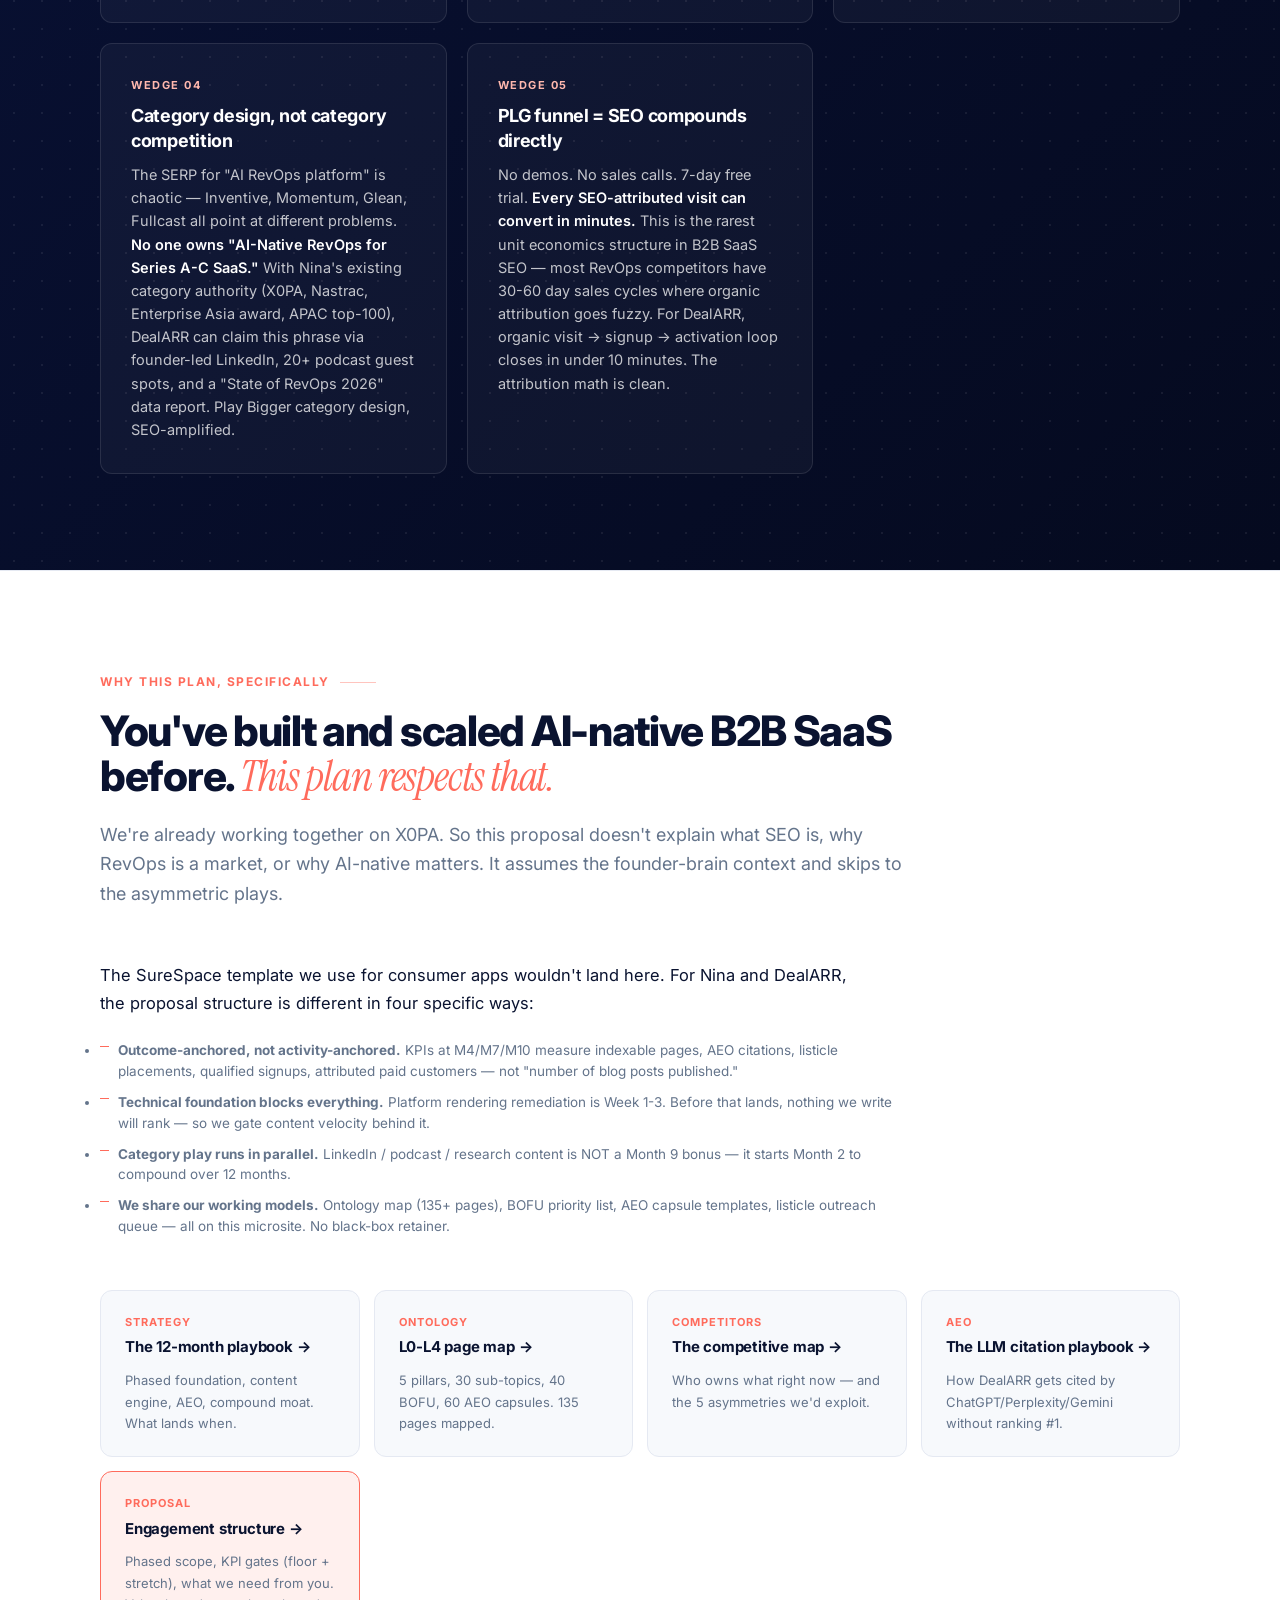
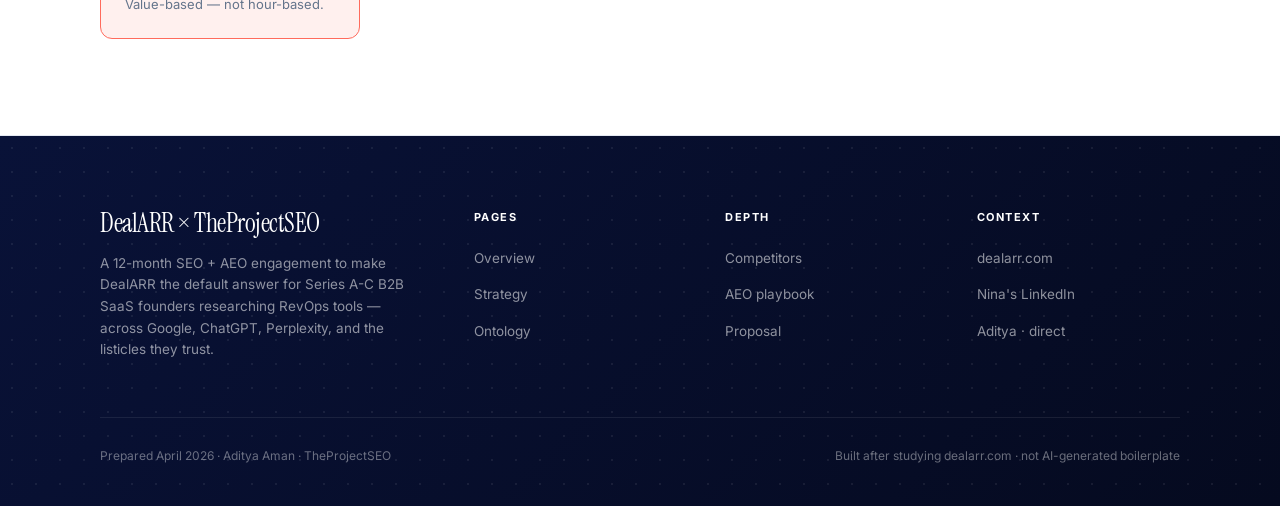
==== commit 2adf11da: "Redact technical remediation recipe from microsite Nina is technical — if we publish the exact fix (" ====
--- a/index.html
+++ b/index.html
@@ -38,7 +38,7 @@
     <div class="hero-eyebrow">Prepared for Nina · April 2026</div>
     <div class="hero-signature">— built after studying<br>dealarr.com &amp; the RevOps SERP</div>
     <h1>How we'd build DealARR into the <span class="serif">default answer</span> when Series A-C founders ChatGPT <em style="font-style:italic">"best RevOps tool for B2B SaaS"</em></h1>
-    <p class="hero-sub">Right now dealarr.com shows Google <em>two words</em>: "DealARR" and "Loading…". The rest is JavaScript that bots can't see. Zero organic keywords. Zero organic traffic. Meanwhile Maxio, ChartMogul, and Mosaic own every listicle Series A-C founders land on. This is a <strong style="color:white">12-month plan to fix the foundation, insert DealARR into every RevOps listicle that matters, and make the category define itself around your positioning</strong> before incumbents catch up.</p>
+    <p class="hero-sub">Right now dealarr.com is effectively invisible to Google, Bing, and the LLM crawlers — not because of content gaps or weak keywords, but because of a <em>platform-layer indexability issue</em> that compounds over everything published on top of it. Zero organic keywords. Zero organic traffic. Meanwhile Maxio, ChartMogul, and Mosaic own every listicle Series A-C founders land on. This is a <strong style="color:white">12-month plan to fix the foundation, insert DealARR into every RevOps listicle that matters, and make the category define itself around your positioning</strong> before incumbents catch up.</p>
     <div class="hero-cta-row">
       <a href="proposal.html" class="btn-primary">Read the engagement proposal →</a>
       <a href="strategy.html" class="btn-secondary">See the 12-month strategy</a>
@@ -53,25 +53,30 @@
   <div class="section-inner">
     <div class="section-header">
       <div class="section-eyebrow">The setup</div>
-      <h2>What dealarr.com <span class="serif">actually looks like</span> to Google right now</h2>
-      <p class="section-lede">Before planning what to build, we fetched dealarr.com with Googlebot's user-agent to see what the crawler actually receives. The result is the single most important finding on this page.</p>
+      <h2>Why dealarr.com <span class="serif">isn't ranking</span> — stated plainly</h2>
+      <p class="section-lede">Your current SEO provider has been publishing content for months and organic traffic is still zero. That's not a content problem. It's a platform problem — and no amount of additional blog posts, backlinks, or keyword targeting will fix it. Here's what we know after 45 minutes of diagnostic work.</p>
     </div>
 
     <div class="callout callout-warn">
-      <div class="callout-eyebrow">Technical diagnosis · 2026-04-20</div>
-      <p><strong>dealarr.com is a fully client-side rendered SPA.</strong> The raw HTML body contains exactly two indexable strings: <code>"DealARR"</code> and <code>"Loading…"</code>. Everything else — every feature, every heading, every module description, every schema snippet — exists only after JavaScript hydrates in a browser. Googlebot can <em>eventually</em> render JS and Google claims it does so within ~5 seconds (<a href="https://ahrefs.com/blog/react-seo/" target="_blank">per Ahrefs, citing Martin Splitt at Chrome Dev Summit</a>), but even Ahrefs concludes <em>"is client-side rendering and leaving Googlebot to render content the right strategy? The answer is most likely still no."</em> Bing, Yandex, Baidu and most social bots have limited JS support, which is why OG/Twitter tags don't preview on most platforms.</p>
+      <div class="callout-eyebrow">Root-cause diagnosis · what we share openly</div>
+      <p><strong>dealarr.com has a structural crawler-visibility issue at the platform layer.</strong> When Google, Bing, and the LLM crawlers (ChatGPT, Perplexity, Gemini, Claude) visit your domain, what they receive is a tiny fraction of what a human user sees after the page loads. Until that gap closes, every piece of new content disappears into a black hole — which is exactly what the past months of zero traffic reflect. This is a well-documented category of issue, observable with basic diagnostic tools. The surprise isn't that it exists; it's that your current vendor hasn't flagged it or addressed it.</p>
+    </div>
+
+    <div class="callout">
+      <div class="callout-eyebrow">What's in scope at engagement · not published here</div>
+      <p>We've mapped <strong>three viable remediation paths</strong> for this — each with specific tradeoffs on engineering effort, ongoing maintenance cost, AEO implications, and long-term flexibility. The right choice depends on your stack, your dev team's capacity, your funding runway, and your 18-month product roadmap — variables we only assess properly post-signing. We deliberately don't publish the decision framework here. Not because it's proprietary magic, but because a generic recipe handed to a generalist SEO vendor would push you toward the cheapest option, which is almost always the wrong one for a VC-funded B2B SaaS that's about to raise. Get the architectural decision wrong now, you'll regret it 18 months in. Getting it right is part of what we do.</p>
     </div>
 
     <div class="stat-grid">
       <div class="stat-card"><div class="stat-num accent">0</div><div class="stat-label">organic keywords (Ahrefs, Apr 2026)</div></div>
       <div class="stat-card"><div class="stat-num accent">0</div><div class="stat-label">organic visits/mo</div></div>
-      <div class="stat-card"><div class="stat-num">2</div><div class="stat-label">words Google sees on homepage</div></div>
+      <div class="stat-card"><div class="stat-num">&lt;3%</div><div class="stat-label">of rendered page is crawler-visible</div></div>
       <div class="stat-card"><div class="stat-num">1</div><div class="stat-label">legit backlink (19 are spam/PBN)</div></div>
     </div>
 
     <div class="prose" style="margin-top:42px;max-width:800px">
       <p class="dropcap">The good news is this is a <strong>fixable</strong> foundation problem, not a content problem. Meta tags are clean, canonical is set, two GTM containers load, and someone has clearly thought about schema at the intent level. The product is differentiated — AI-native RevOps with agentic approval, 180+ currency commission support, 30+ SaaS metrics, self-serve (no demos). The positioning wedge against legacy ChartMogul / Maxio / Mosaic is real.</p>
-      <p>What's broken is that none of it is indexable. Fix rendering, and every downstream play — BOFU comparison pages, AEO capsules, LinkedIn content, listicle placements — compounds instead of leaking. That's the job.</p>
+      <p>What's broken is the platform layer underneath it. Fix that, and every downstream play — BOFU comparison pages, AEO capsules, LinkedIn content, listicle placements — compounds instead of leaking. That's the job.</p>
     </div>
   </div>
 </section>
@@ -130,7 +135,7 @@
       <p>The SureSpace template we use for consumer apps wouldn't land here. For Nina and DealARR, the proposal structure is different in four specific ways:</p>
       <ul class="scope-list" style="margin-top:18px;font-size:15px">
         <li><strong>Outcome-anchored, not activity-anchored.</strong> KPIs at M4/M7/M10 measure indexable pages, AEO citations, listicle placements, qualified signups, attributed paid customers — not "number of blog posts published."</li>
-        <li><strong>Technical foundation blocks everything.</strong> SSR/prerender fix is Week 1-3. Before that lands, nothing we write will rank, so we gate content velocity behind it.</li>
+        <li><strong>Technical foundation blocks everything.</strong> Platform rendering remediation is Week 1-3. Before that lands, nothing we write will rank — so we gate content velocity behind it.</li>
         <li><strong>Category play runs in parallel.</strong> LinkedIn / podcast / research content is NOT a Month 9 bonus — it starts Month 2 to compound over 12 months.</li>
         <li><strong>We share our working models.</strong> Ontology map (135+ pages), BOFU priority list, AEO capsule templates, listicle outreach queue — all on this microsite. No black-box retainer.</li>
       </ul>
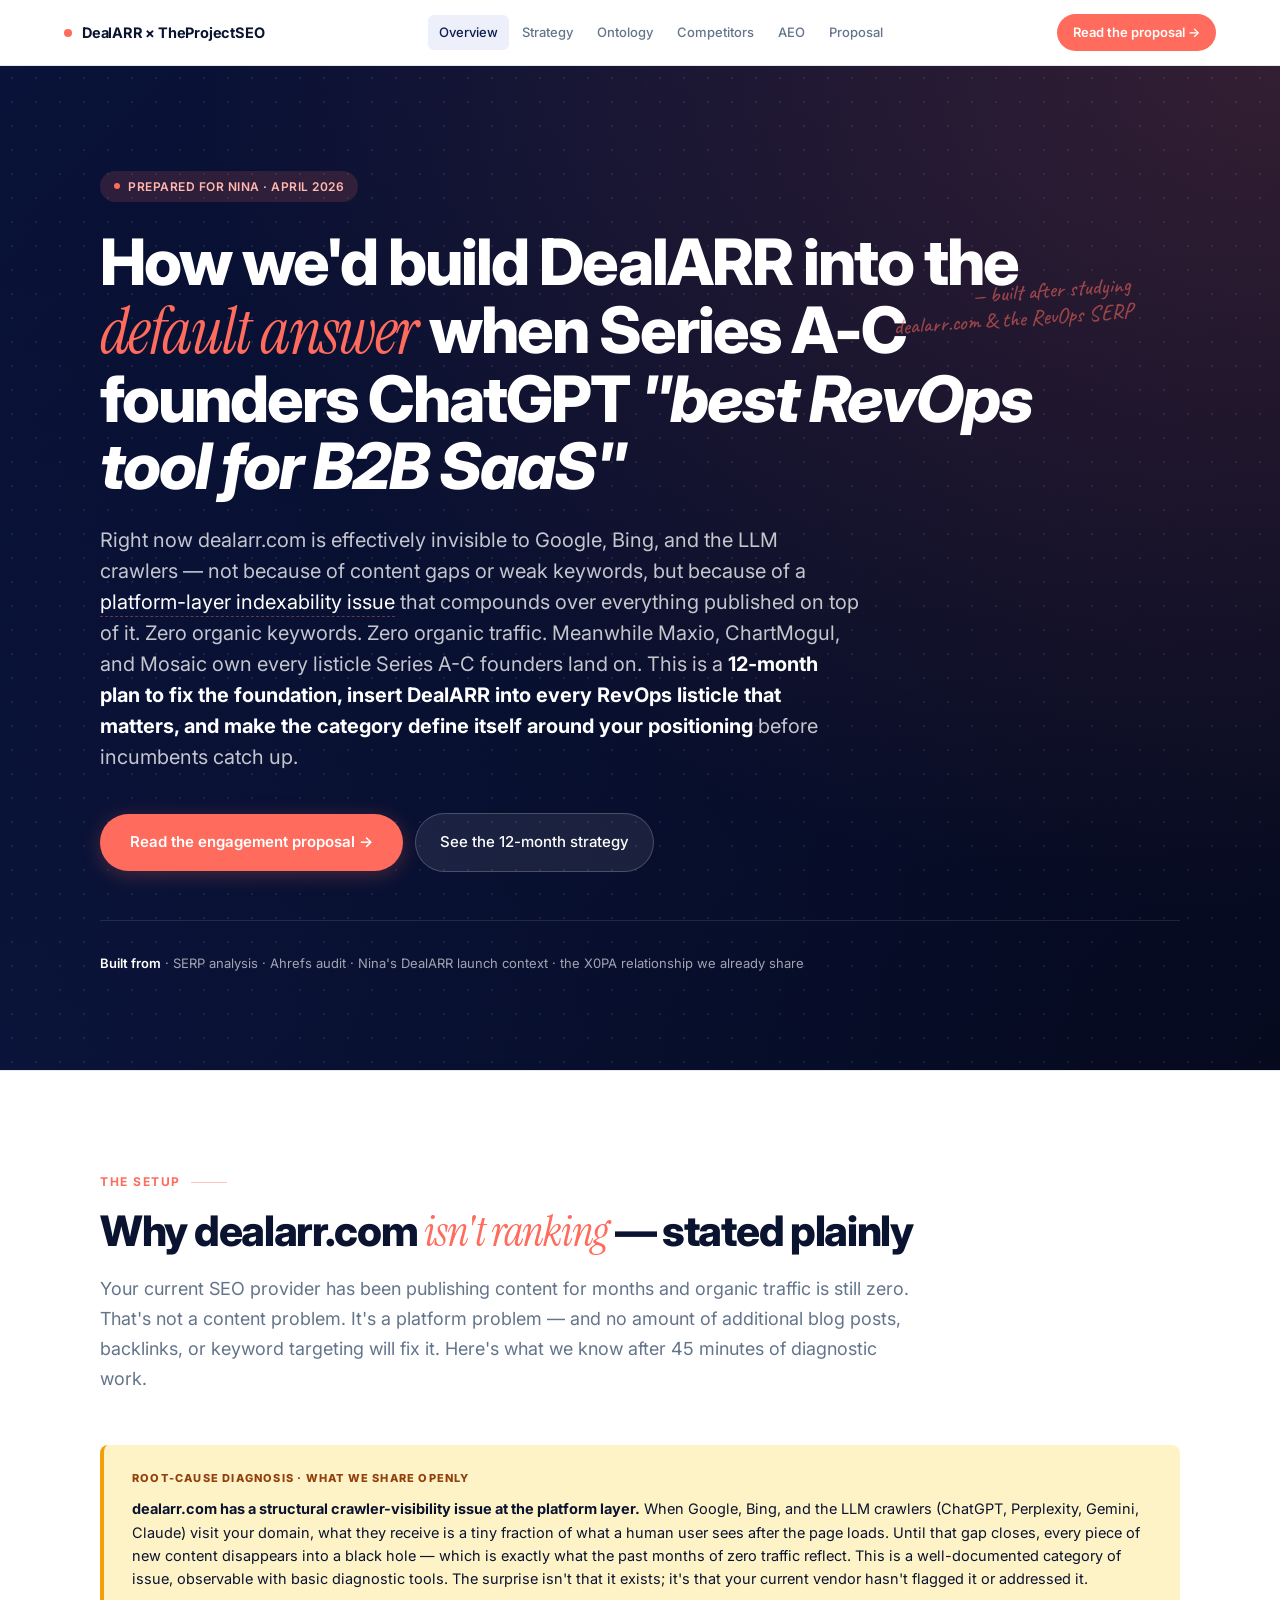
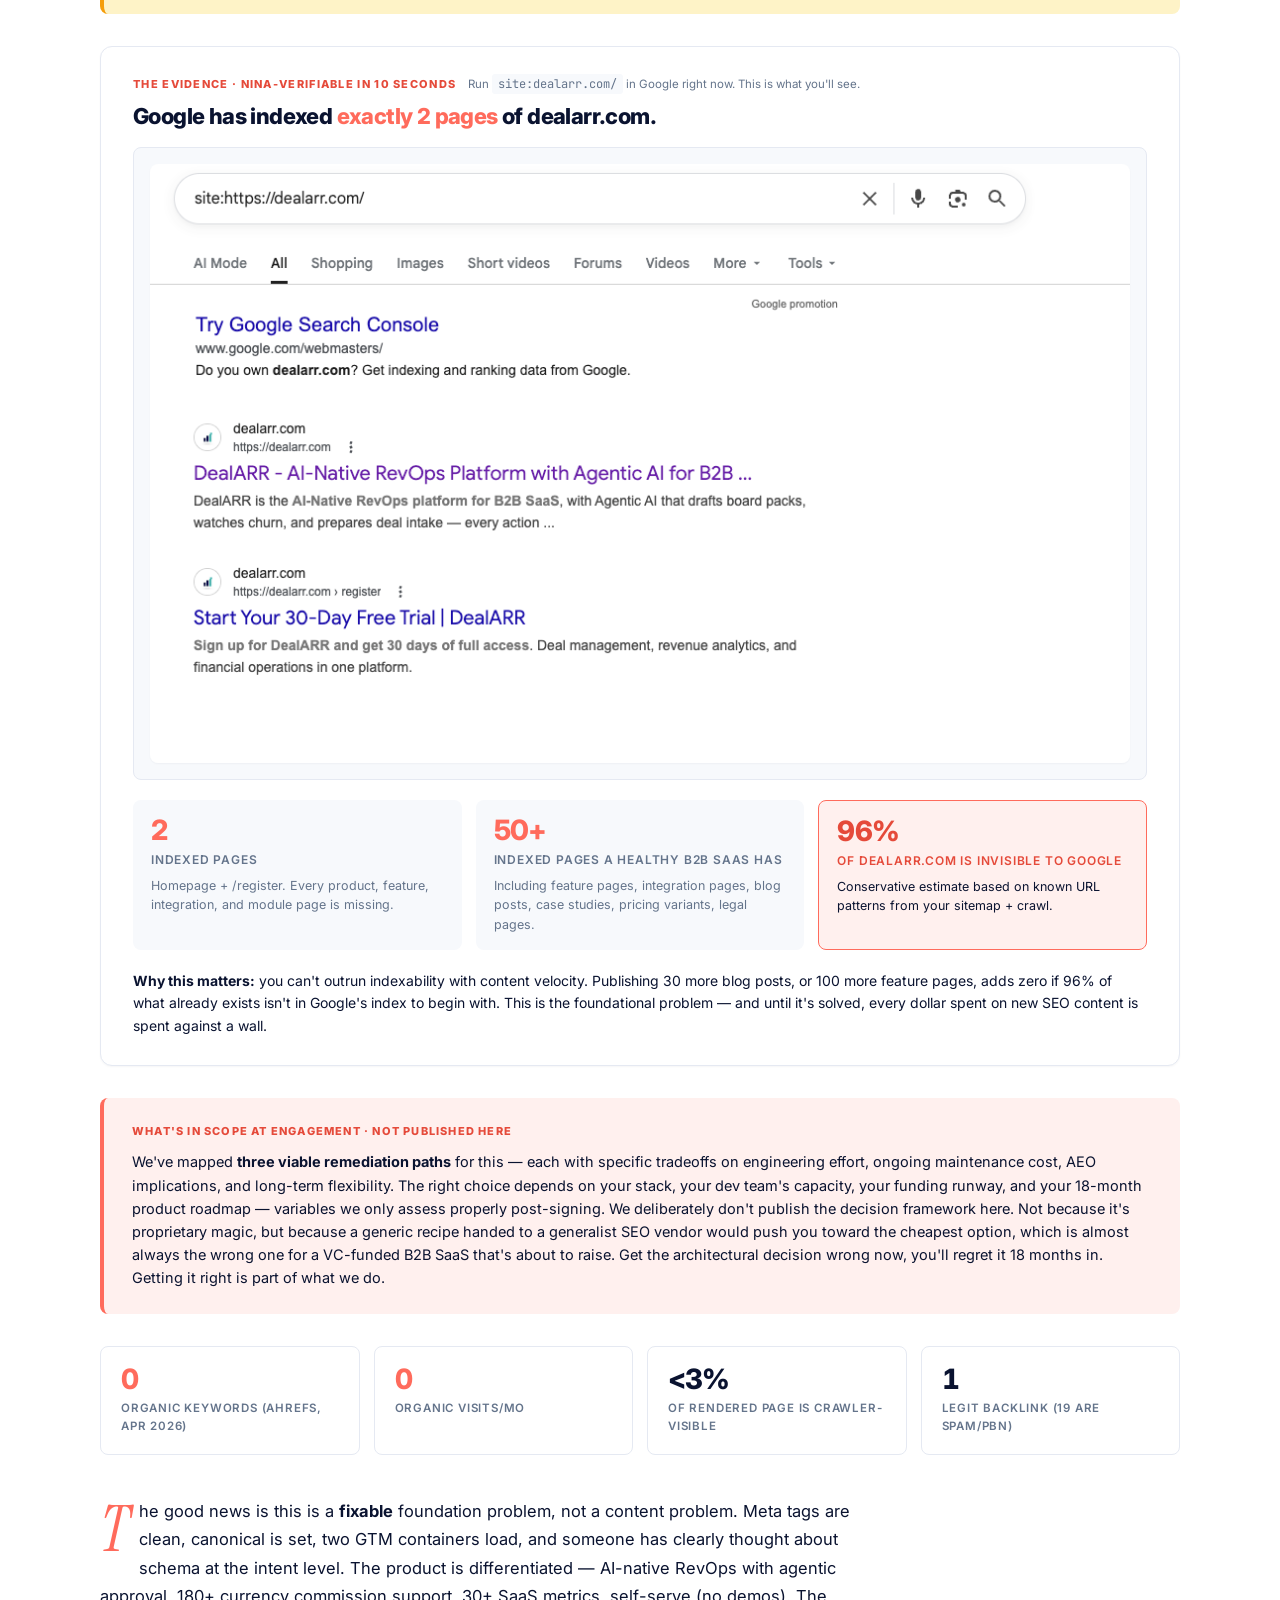
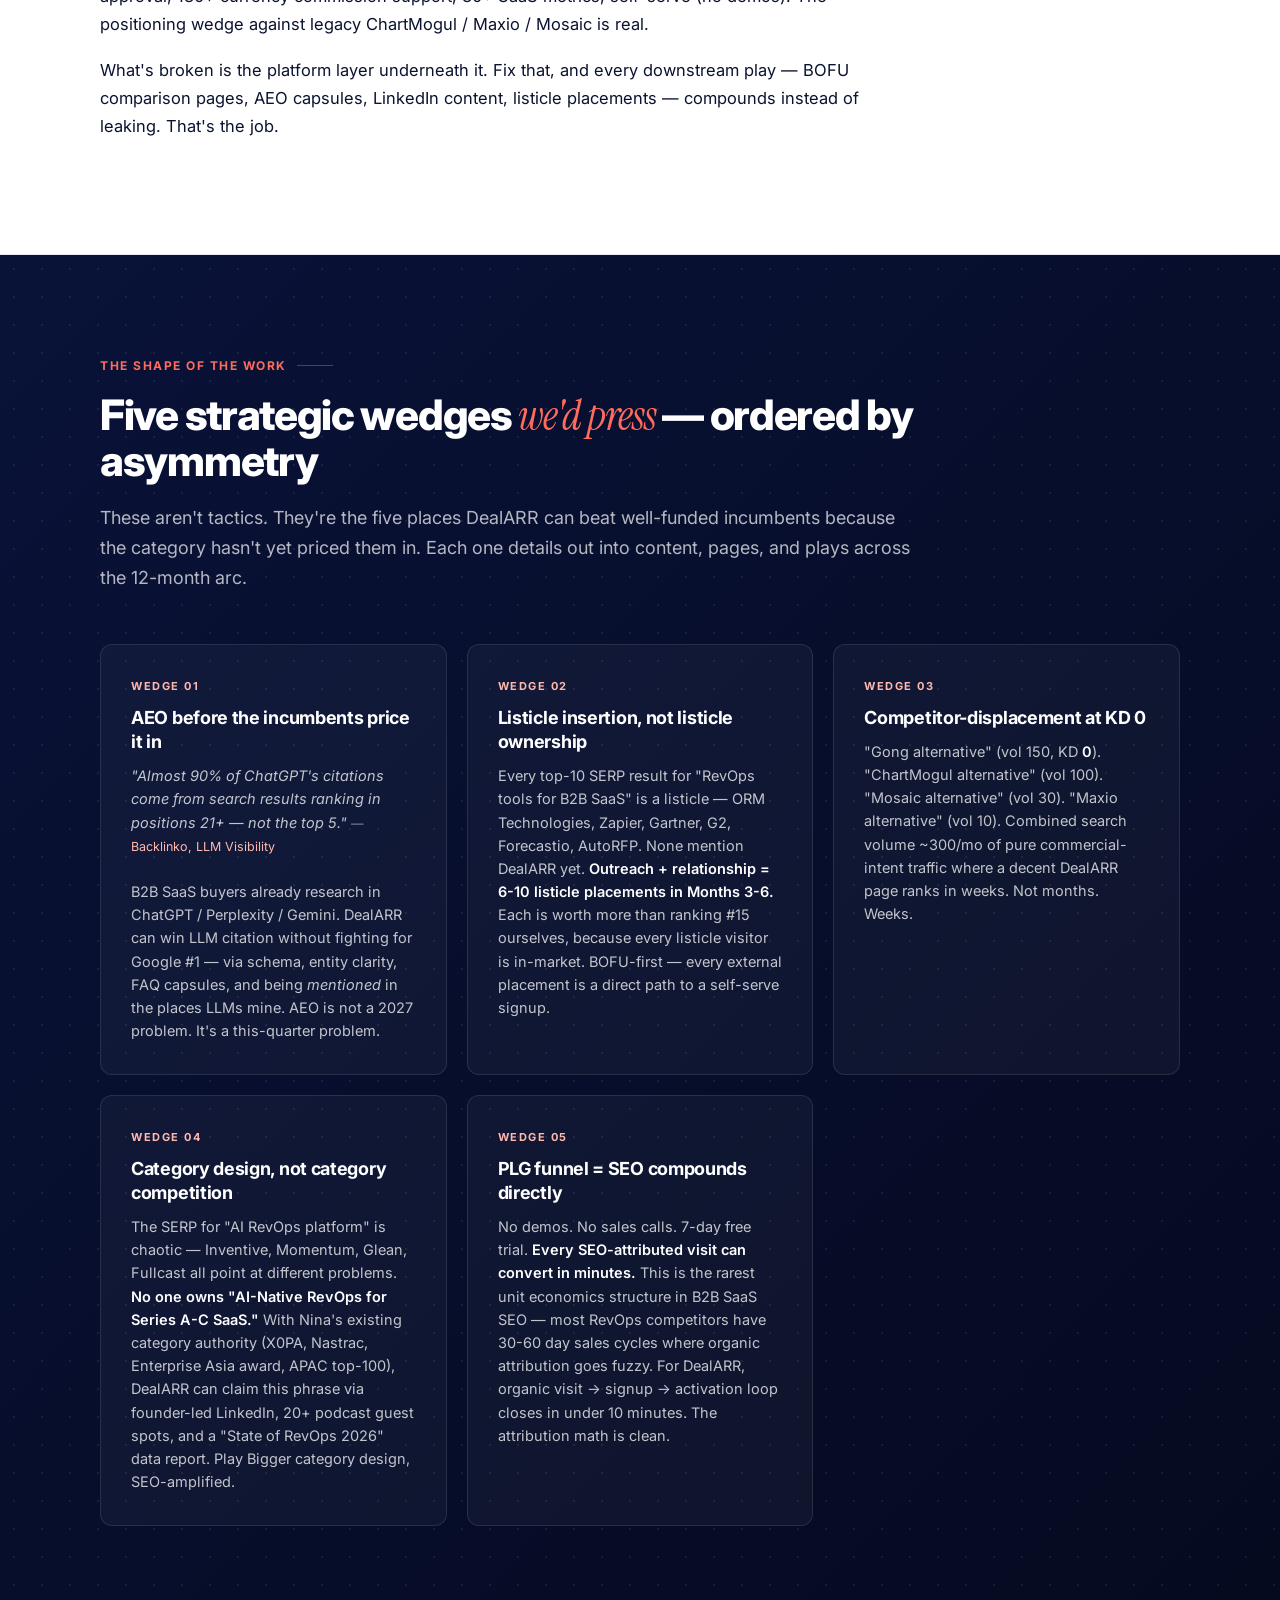
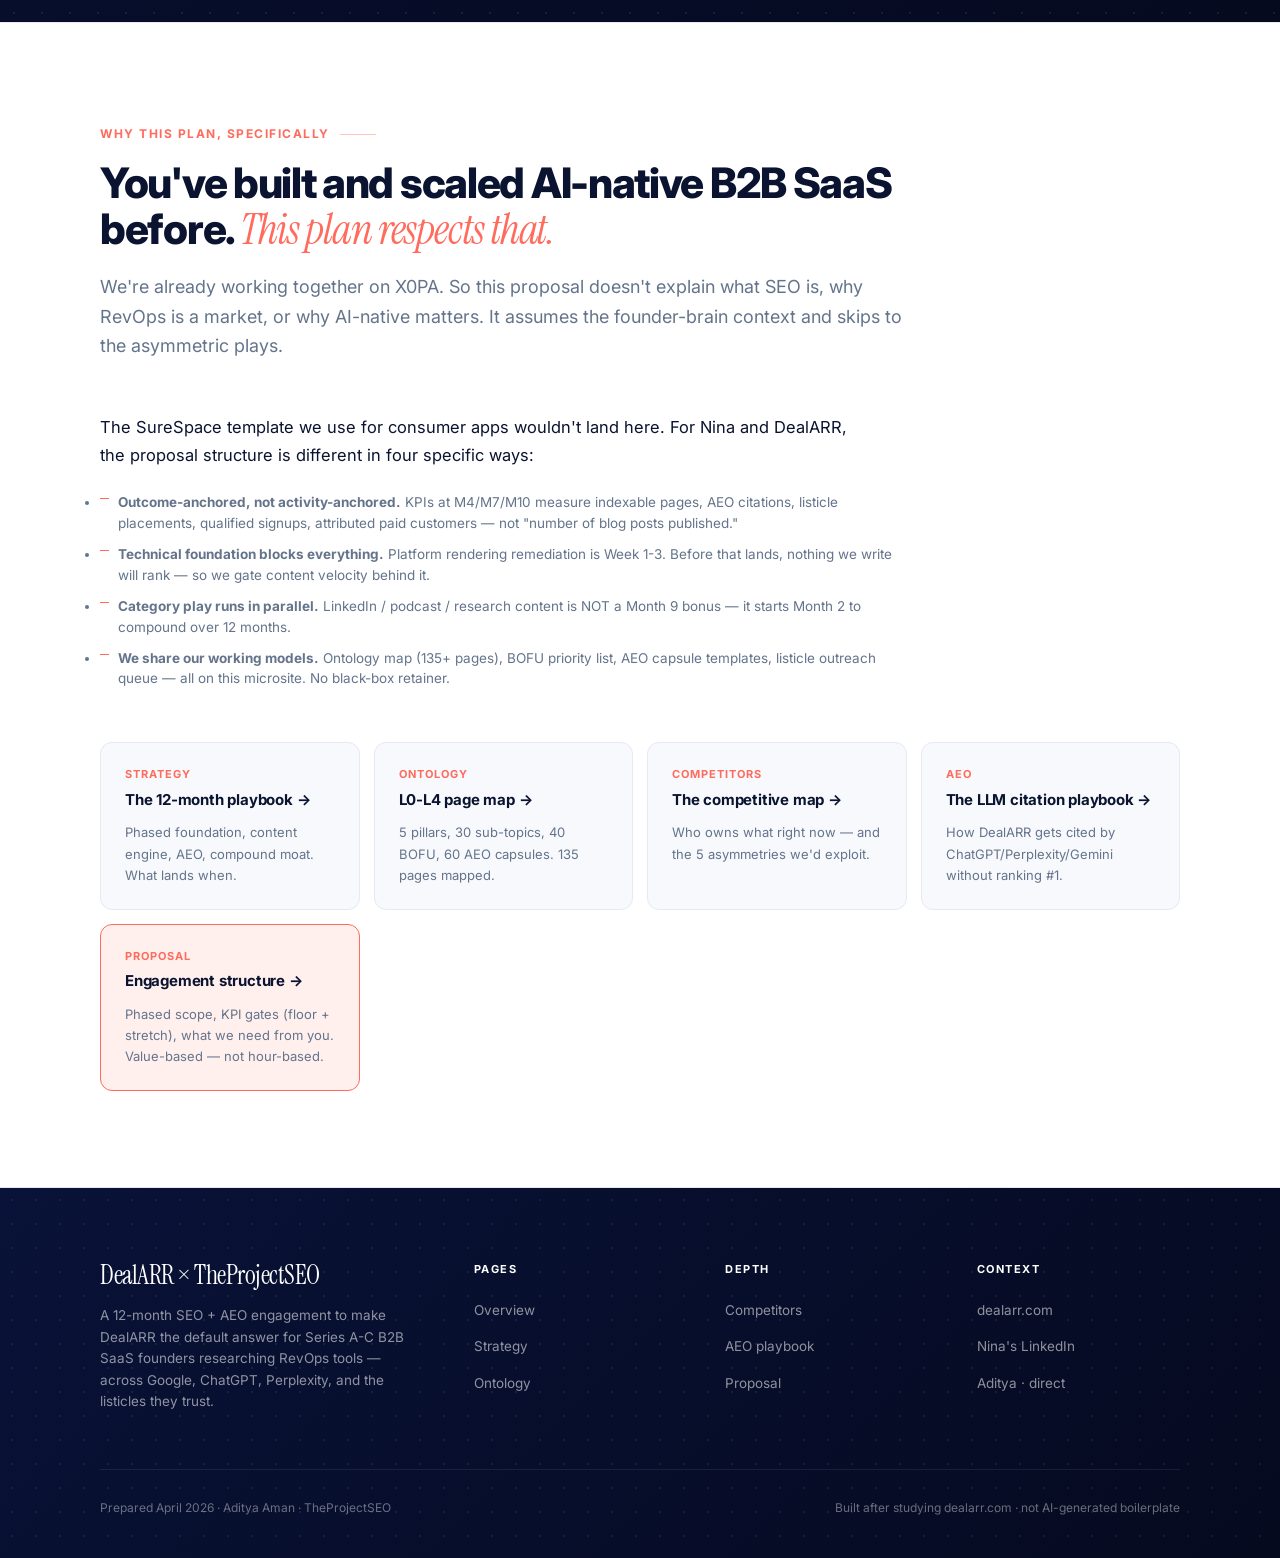
==== commit 9a68c98e: "Add Nina-verifiable indexability proof — Google site: query screenshot The site:dealarr.com/ query i" ====
--- a/index.html
+++ b/index.html
@@ -62,6 +62,36 @@
       <p><strong>dealarr.com has a structural crawler-visibility issue at the platform layer.</strong> When Google, Bing, and the LLM crawlers (ChatGPT, Perplexity, Gemini, Claude) visit your domain, what they receive is a tiny fraction of what a human user sees after the page loads. Until that gap closes, every piece of new content disappears into a black hole — which is exactly what the past months of zero traffic reflect. This is a well-documented category of issue, observable with basic diagnostic tools. The surprise isn't that it exists; it's that your current vendor hasn't flagged it or addressed it.</p>
     </div>
 
+    <!-- Google index proof point -->
+    <div style="margin-top:28px;padding:28px 32px;background:white;border:1px solid var(--border);border-radius:var(--radius);box-shadow:var(--shadow-sm)">
+      <div style="display:flex;align-items:baseline;gap:12px;margin-bottom:8px;flex-wrap:wrap">
+        <div style="font-size:11px;font-weight:800;text-transform:uppercase;letter-spacing:1.3px;color:var(--accent-dark)">The evidence · Nina-verifiable in 10 seconds</div>
+        <div style="font-size:11.5px;color:var(--ink-light)">Run <code style="background:var(--bg);padding:2px 6px;border-radius:3px;font-size:12px">site:dealarr.com/</code> in Google right now. This is what you'll see.</div>
+      </div>
+      <h3 style="font-size:22px;font-weight:800;letter-spacing:-.6px;color:var(--ink);margin:8px 0 18px;line-height:1.2">Google has indexed <span style="color:var(--accent)">exactly 2 pages</span> of dealarr.com.</h3>
+      <div style="background:var(--bg);border:1px solid var(--border);border-radius:var(--radius-sm);padding:16px;margin-top:12px">
+        <img src="assets/dealarr-google-index-2026-04-22.png" alt="Google search results for site:dealarr.com showing only 2 indexed pages — the homepage and the /register trial signup page" style="width:100%;height:auto;display:block;border-radius:var(--radius-sm);box-shadow:var(--shadow-sm)"/>
+      </div>
+      <div style="margin-top:20px;display:grid;grid-template-columns:repeat(auto-fit,minmax(220px,1fr));gap:14px">
+        <div style="padding:16px 18px;background:var(--bg);border-radius:var(--radius-sm)">
+          <div style="font-size:28px;font-weight:800;letter-spacing:-.8px;color:var(--accent);line-height:1">2</div>
+          <div style="font-size:12px;color:var(--ink-light);margin-top:6px;text-transform:uppercase;letter-spacing:.8px;font-weight:600">Indexed pages</div>
+          <div style="font-size:12.5px;color:var(--ink-light);margin-top:6px;line-height:1.55">Homepage + /register. Every product, feature, integration, and module page is missing.</div>
+        </div>
+        <div style="padding:16px 18px;background:var(--bg);border-radius:var(--radius-sm)">
+          <div style="font-size:28px;font-weight:800;letter-spacing:-.8px;color:var(--accent);line-height:1">50+</div>
+          <div style="font-size:12px;color:var(--ink-light);margin-top:6px;text-transform:uppercase;letter-spacing:.8px;font-weight:600">Indexed pages a healthy B2B SaaS has</div>
+          <div style="font-size:12.5px;color:var(--ink-light);margin-top:6px;line-height:1.55">Including feature pages, integration pages, blog posts, case studies, pricing variants, legal pages.</div>
+        </div>
+        <div style="padding:16px 18px;background:var(--accent-soft);border:1px solid var(--accent);border-radius:var(--radius-sm)">
+          <div style="font-size:28px;font-weight:800;letter-spacing:-.8px;color:var(--accent-dark);line-height:1">96%</div>
+          <div style="font-size:12px;color:var(--accent-dark);margin-top:6px;text-transform:uppercase;letter-spacing:.8px;font-weight:600">Of dealarr.com is invisible to Google</div>
+          <div style="font-size:12.5px;color:var(--ink);margin-top:6px;line-height:1.55">Conservative estimate based on known URL patterns from your sitemap + crawl.</div>
+        </div>
+      </div>
+      <p style="font-size:14px;color:var(--ink);line-height:1.6;margin-top:20px;margin-bottom:0"><strong>Why this matters:</strong> you can't outrun indexability with content velocity. Publishing 30 more blog posts, or 100 more feature pages, adds zero if 96% of what already exists isn't in Google's index to begin with. This is the foundational problem — and until it's solved, every dollar spent on new SEO content is spent against a wall.</p>
+    </div>
+
     <div class="callout">
       <div class="callout-eyebrow">What's in scope at engagement · not published here</div>
       <p>We've mapped <strong>three viable remediation paths</strong> for this — each with specific tradeoffs on engineering effort, ongoing maintenance cost, AEO implications, and long-term flexibility. The right choice depends on your stack, your dev team's capacity, your funding runway, and your 18-month product roadmap — variables we only assess properly post-signing. We deliberately don't publish the decision framework here. Not because it's proprietary magic, but because a generic recipe handed to a generalist SEO vendor would push you toward the cheapest option, which is almost always the wrong one for a VC-funded B2B SaaS that's about to raise. Get the architectural decision wrong now, you'll regret it 18 months in. Getting it right is part of what we do.</p>
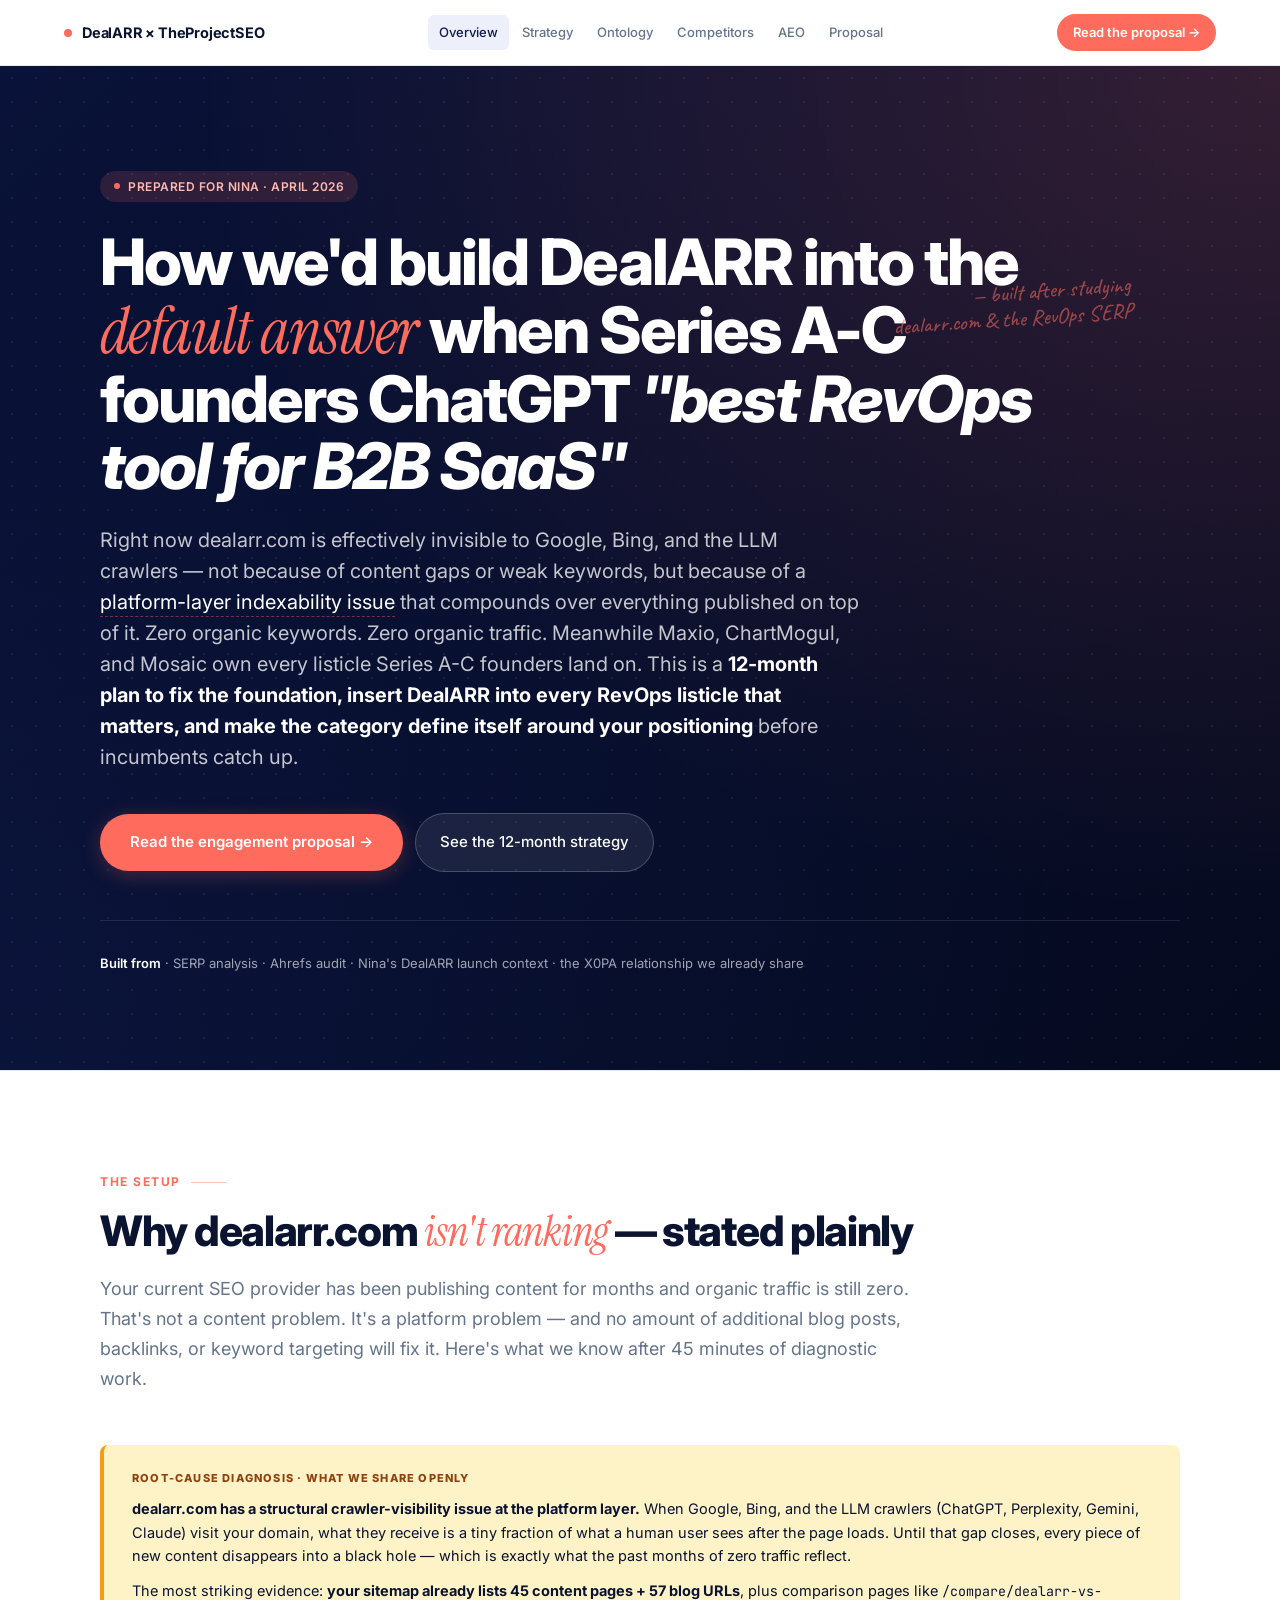
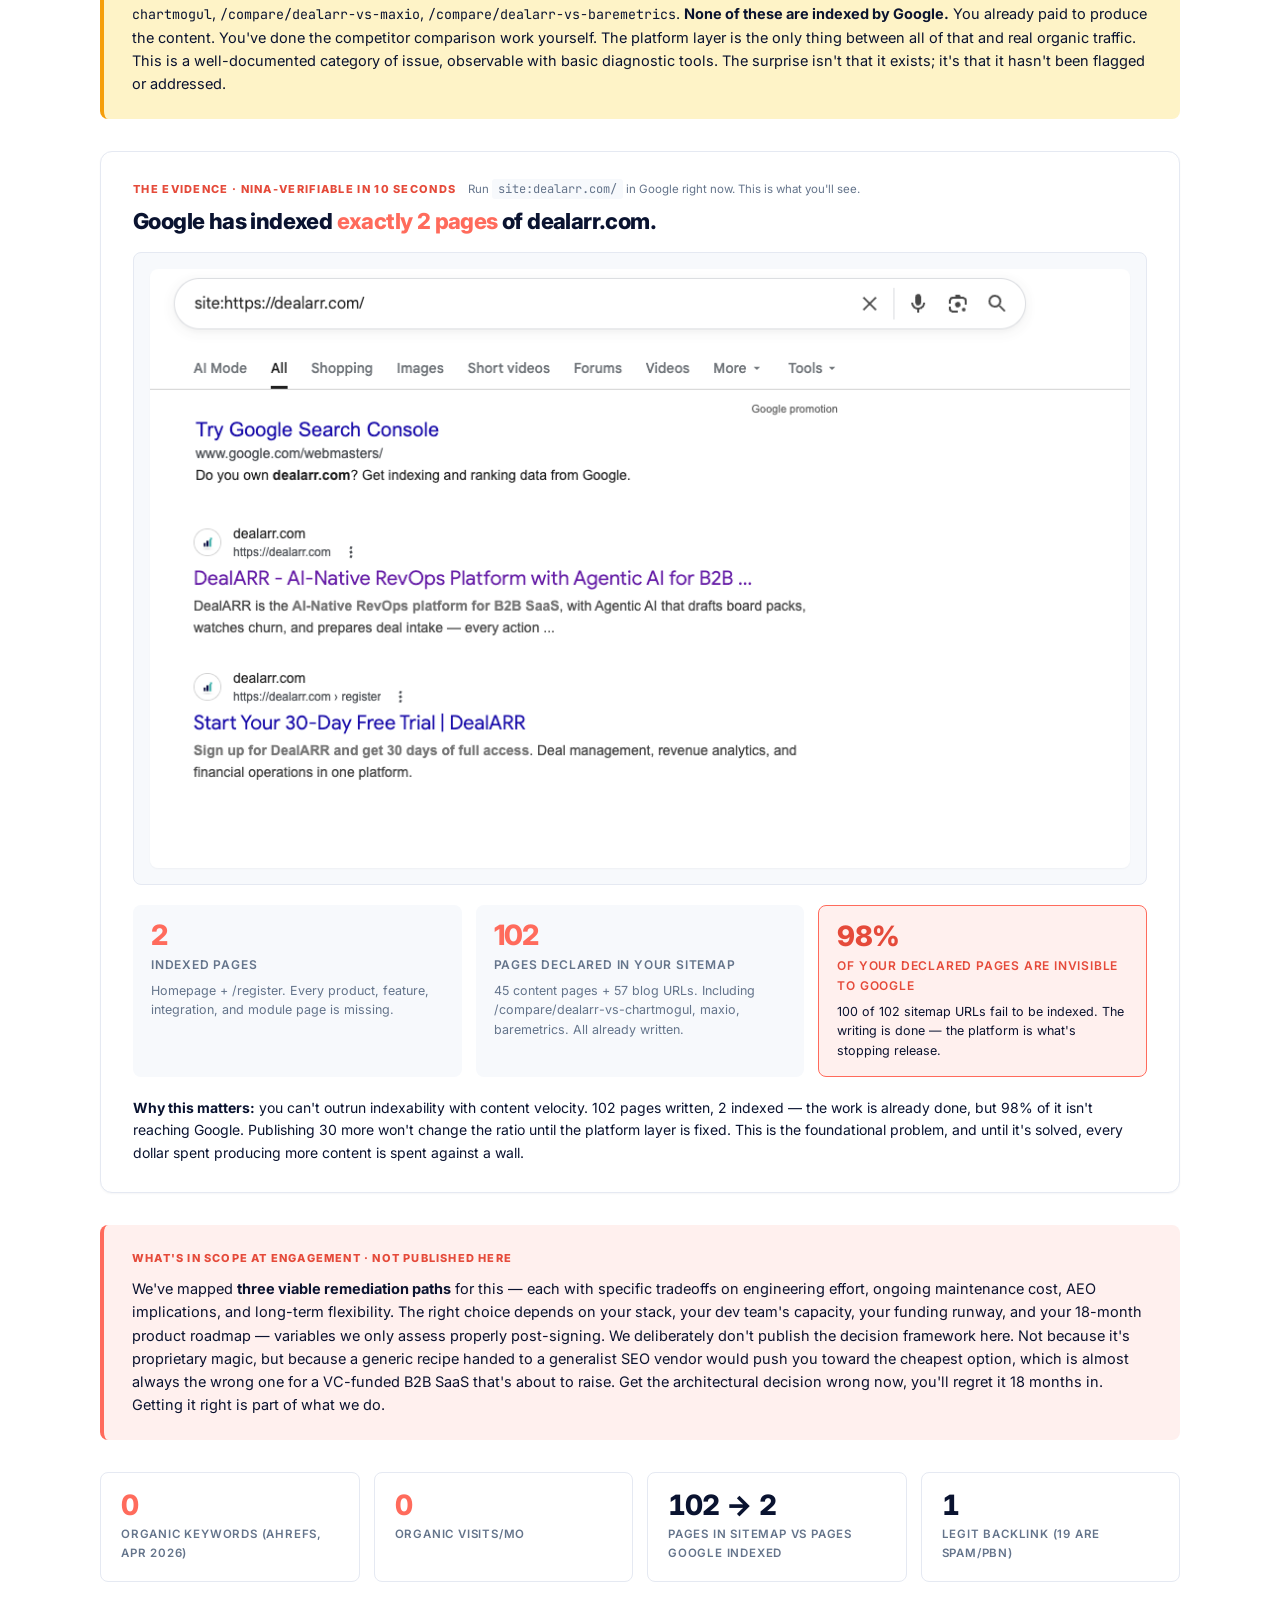
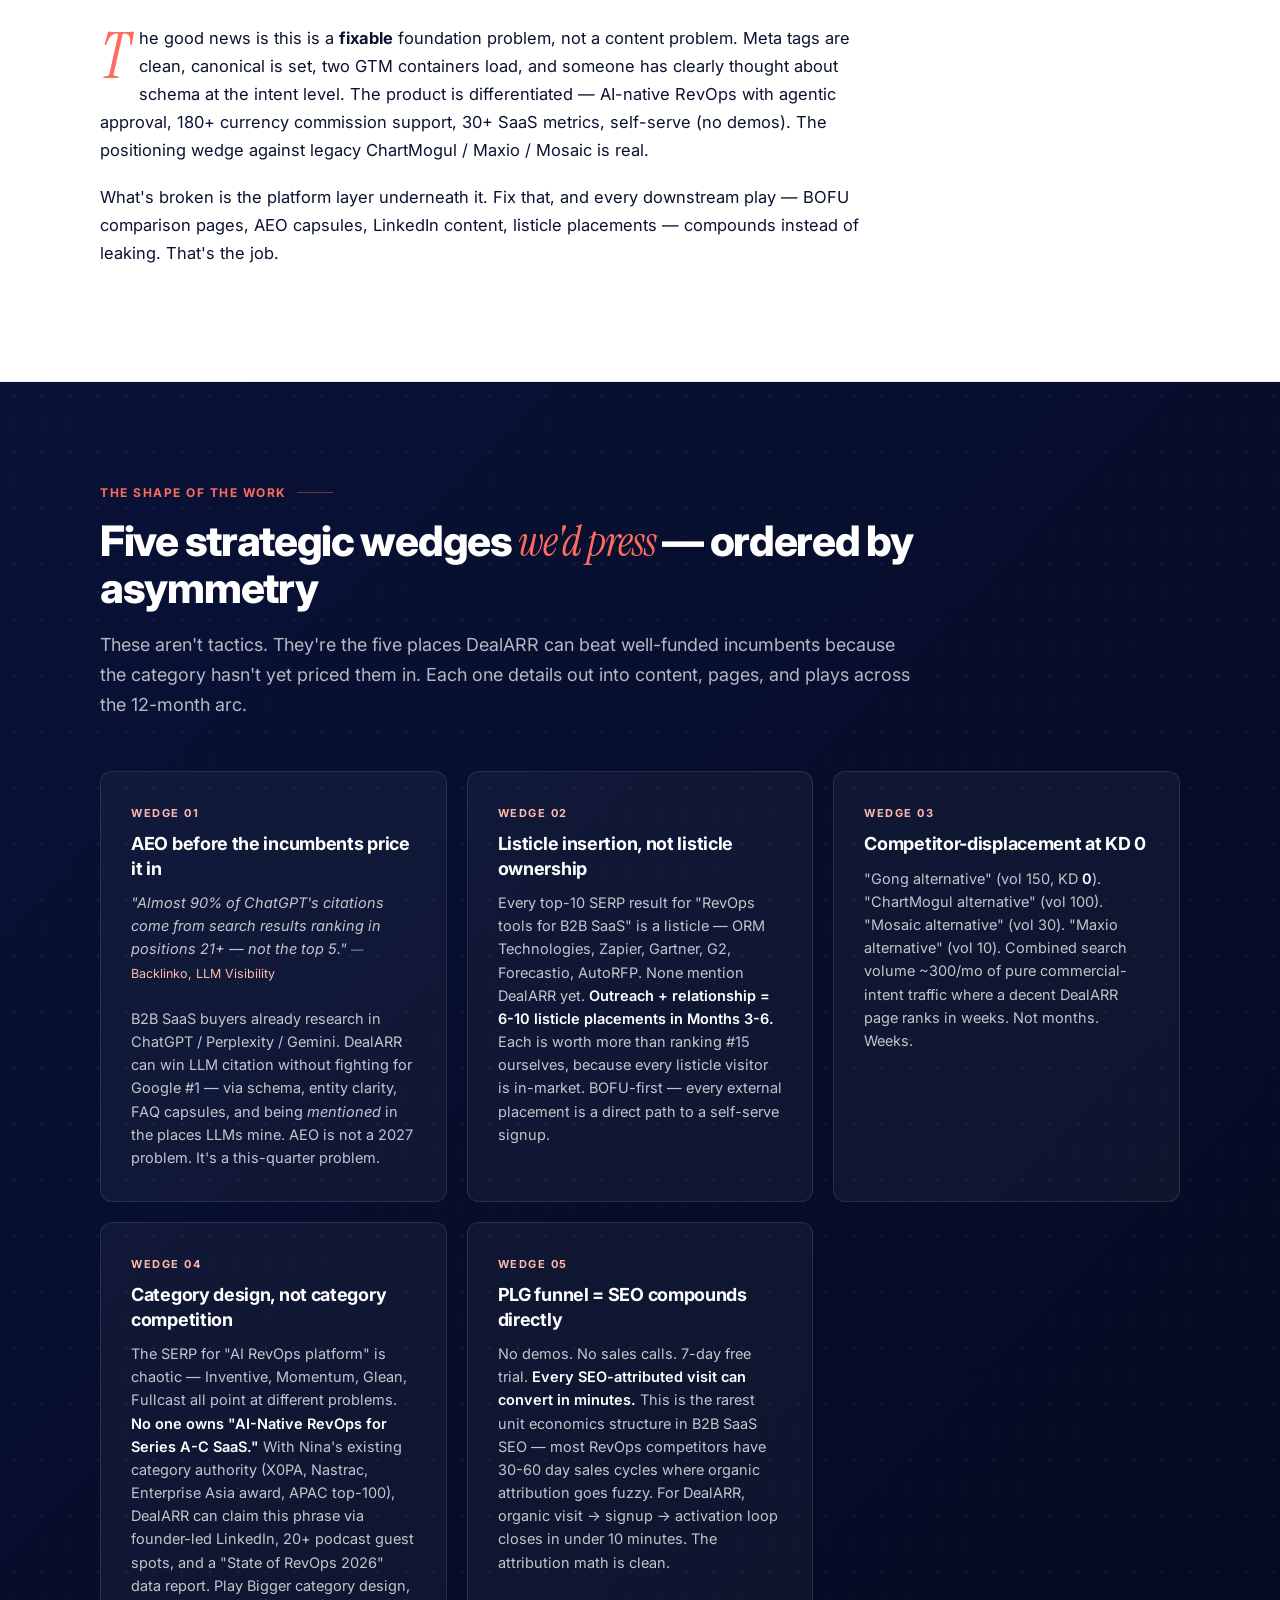
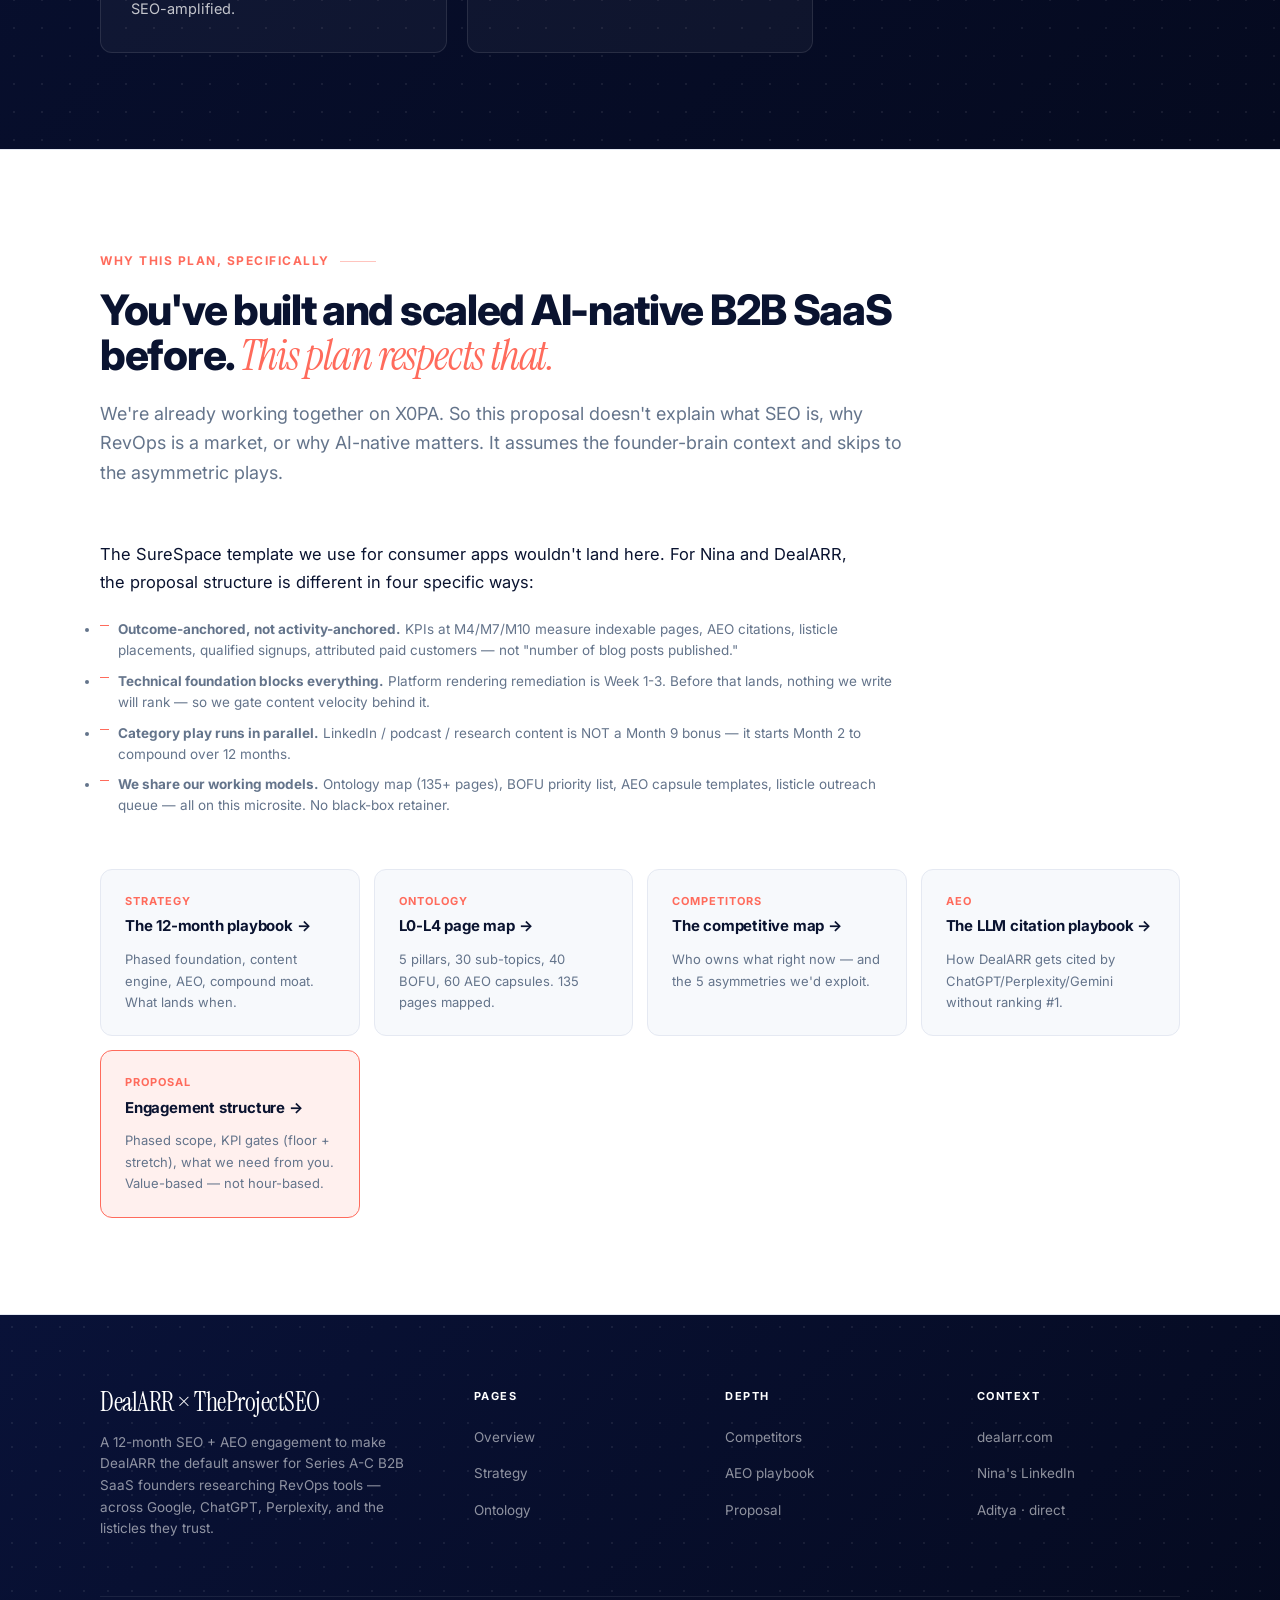
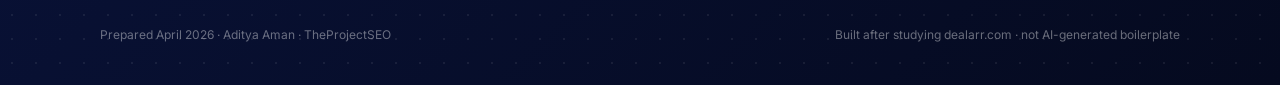
==== commit b030361f: "Update proposal + research based on 2026-04-22 call + site recon Post-call scope expansion: we now o" ====
--- a/index.html
+++ b/index.html
@@ -59,7 +59,8 @@
 
     <div class="callout callout-warn">
       <div class="callout-eyebrow">Root-cause diagnosis · what we share openly</div>
-      <p><strong>dealarr.com has a structural crawler-visibility issue at the platform layer.</strong> When Google, Bing, and the LLM crawlers (ChatGPT, Perplexity, Gemini, Claude) visit your domain, what they receive is a tiny fraction of what a human user sees after the page loads. Until that gap closes, every piece of new content disappears into a black hole — which is exactly what the past months of zero traffic reflect. This is a well-documented category of issue, observable with basic diagnostic tools. The surprise isn't that it exists; it's that your current vendor hasn't flagged it or addressed it.</p>
+      <p><strong>dealarr.com has a structural crawler-visibility issue at the platform layer.</strong> When Google, Bing, and the LLM crawlers (ChatGPT, Perplexity, Gemini, Claude) visit your domain, what they receive is a tiny fraction of what a human user sees after the page loads. Until that gap closes, every piece of new content disappears into a black hole — which is exactly what the past months of zero traffic reflect.</p>
+      <p style="margin-top:12px">The most striking evidence: <strong>your sitemap already lists 45 content pages + 57 blog URLs</strong>, plus comparison pages like <code>/compare/dealarr-vs-chartmogul</code>, <code>/compare/dealarr-vs-maxio</code>, <code>/compare/dealarr-vs-baremetrics</code>. <strong>None of these are indexed by Google.</strong> You already paid to produce the content. You've done the competitor comparison work yourself. The platform layer is the only thing between all of that and real organic traffic. This is a well-documented category of issue, observable with basic diagnostic tools. The surprise isn't that it exists; it's that it hasn't been flagged or addressed.</p>
     </div>
 
     <!-- Google index proof point -->
@@ -79,17 +80,17 @@
           <div style="font-size:12.5px;color:var(--ink-light);margin-top:6px;line-height:1.55">Homepage + /register. Every product, feature, integration, and module page is missing.</div>
         </div>
         <div style="padding:16px 18px;background:var(--bg);border-radius:var(--radius-sm)">
-          <div style="font-size:28px;font-weight:800;letter-spacing:-.8px;color:var(--accent);line-height:1">50+</div>
-          <div style="font-size:12px;color:var(--ink-light);margin-top:6px;text-transform:uppercase;letter-spacing:.8px;font-weight:600">Indexed pages a healthy B2B SaaS has</div>
-          <div style="font-size:12.5px;color:var(--ink-light);margin-top:6px;line-height:1.55">Including feature pages, integration pages, blog posts, case studies, pricing variants, legal pages.</div>
+          <div style="font-size:28px;font-weight:800;letter-spacing:-.8px;color:var(--accent);line-height:1">102</div>
+          <div style="font-size:12px;color:var(--ink-light);margin-top:6px;text-transform:uppercase;letter-spacing:.8px;font-weight:600">Pages declared in your sitemap</div>
+          <div style="font-size:12.5px;color:var(--ink-light);margin-top:6px;line-height:1.55">45 content pages + 57 blog URLs. Including /compare/dealarr-vs-chartmogul, maxio, baremetrics. All already written.</div>
         </div>
         <div style="padding:16px 18px;background:var(--accent-soft);border:1px solid var(--accent);border-radius:var(--radius-sm)">
-          <div style="font-size:28px;font-weight:800;letter-spacing:-.8px;color:var(--accent-dark);line-height:1">96%</div>
-          <div style="font-size:12px;color:var(--accent-dark);margin-top:6px;text-transform:uppercase;letter-spacing:.8px;font-weight:600">Of dealarr.com is invisible to Google</div>
-          <div style="font-size:12.5px;color:var(--ink);margin-top:6px;line-height:1.55">Conservative estimate based on known URL patterns from your sitemap + crawl.</div>
+          <div style="font-size:28px;font-weight:800;letter-spacing:-.8px;color:var(--accent-dark);line-height:1">98%</div>
+          <div style="font-size:12px;color:var(--accent-dark);margin-top:6px;text-transform:uppercase;letter-spacing:.8px;font-weight:600">Of your declared pages are invisible to Google</div>
+          <div style="font-size:12.5px;color:var(--ink);margin-top:6px;line-height:1.55">100 of 102 sitemap URLs fail to be indexed. The writing is done — the platform is what's stopping release.</div>
         </div>
       </div>
-      <p style="font-size:14px;color:var(--ink);line-height:1.6;margin-top:20px;margin-bottom:0"><strong>Why this matters:</strong> you can't outrun indexability with content velocity. Publishing 30 more blog posts, or 100 more feature pages, adds zero if 96% of what already exists isn't in Google's index to begin with. This is the foundational problem — and until it's solved, every dollar spent on new SEO content is spent against a wall.</p>
+      <p style="font-size:14px;color:var(--ink);line-height:1.6;margin-top:20px;margin-bottom:0"><strong>Why this matters:</strong> you can't outrun indexability with content velocity. 102 pages written, 2 indexed — the work is already done, but 98% of it isn't reaching Google. Publishing 30 more won't change the ratio until the platform layer is fixed. This is the foundational problem, and until it's solved, every dollar spent producing more content is spent against a wall.</p>
     </div>
 
     <div class="callout">
@@ -100,7 +101,7 @@
     <div class="stat-grid">
       <div class="stat-card"><div class="stat-num accent">0</div><div class="stat-label">organic keywords (Ahrefs, Apr 2026)</div></div>
       <div class="stat-card"><div class="stat-num accent">0</div><div class="stat-label">organic visits/mo</div></div>
-      <div class="stat-card"><div class="stat-num">&lt;3%</div><div class="stat-label">of rendered page is crawler-visible</div></div>
+      <div class="stat-card"><div class="stat-num">102 → 2</div><div class="stat-label">pages in sitemap vs pages Google indexed</div></div>
       <div class="stat-card"><div class="stat-num">1</div><div class="stat-label">legit backlink (19 are spam/PBN)</div></div>
     </div>
 
